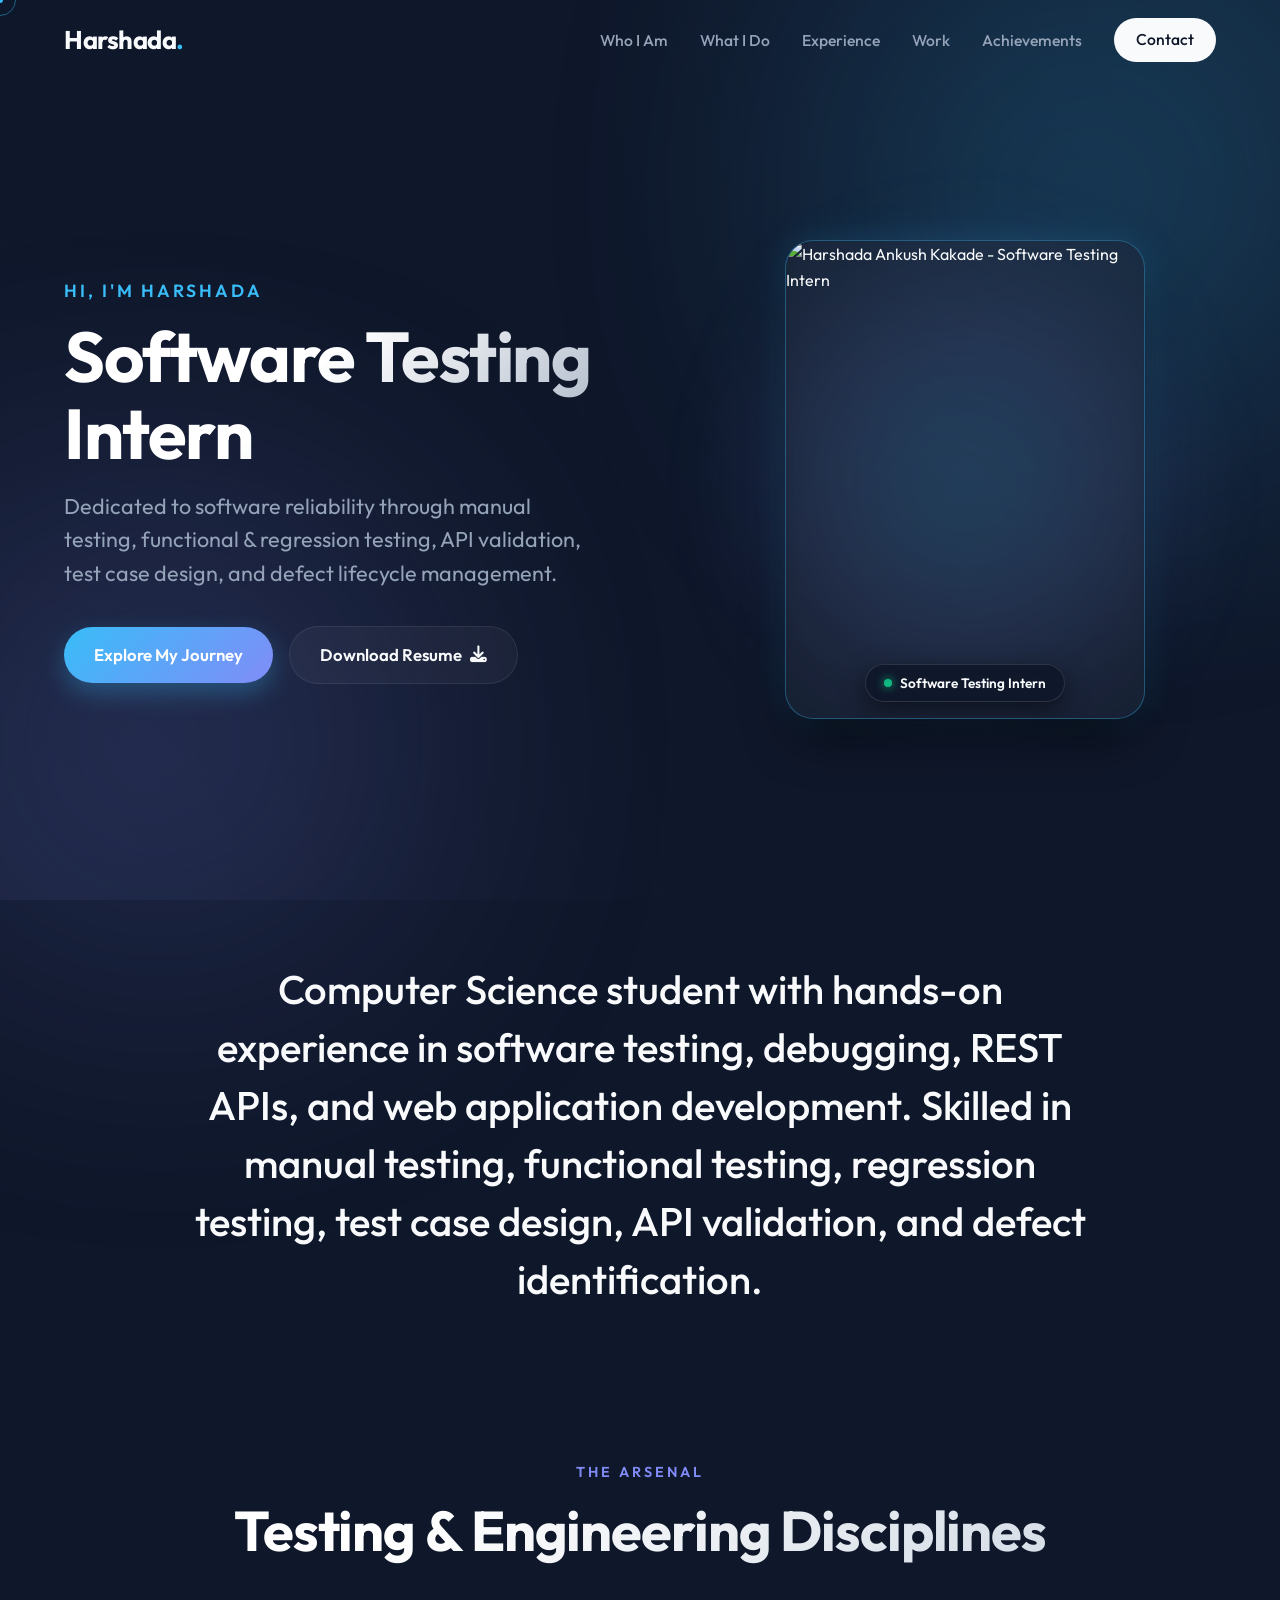
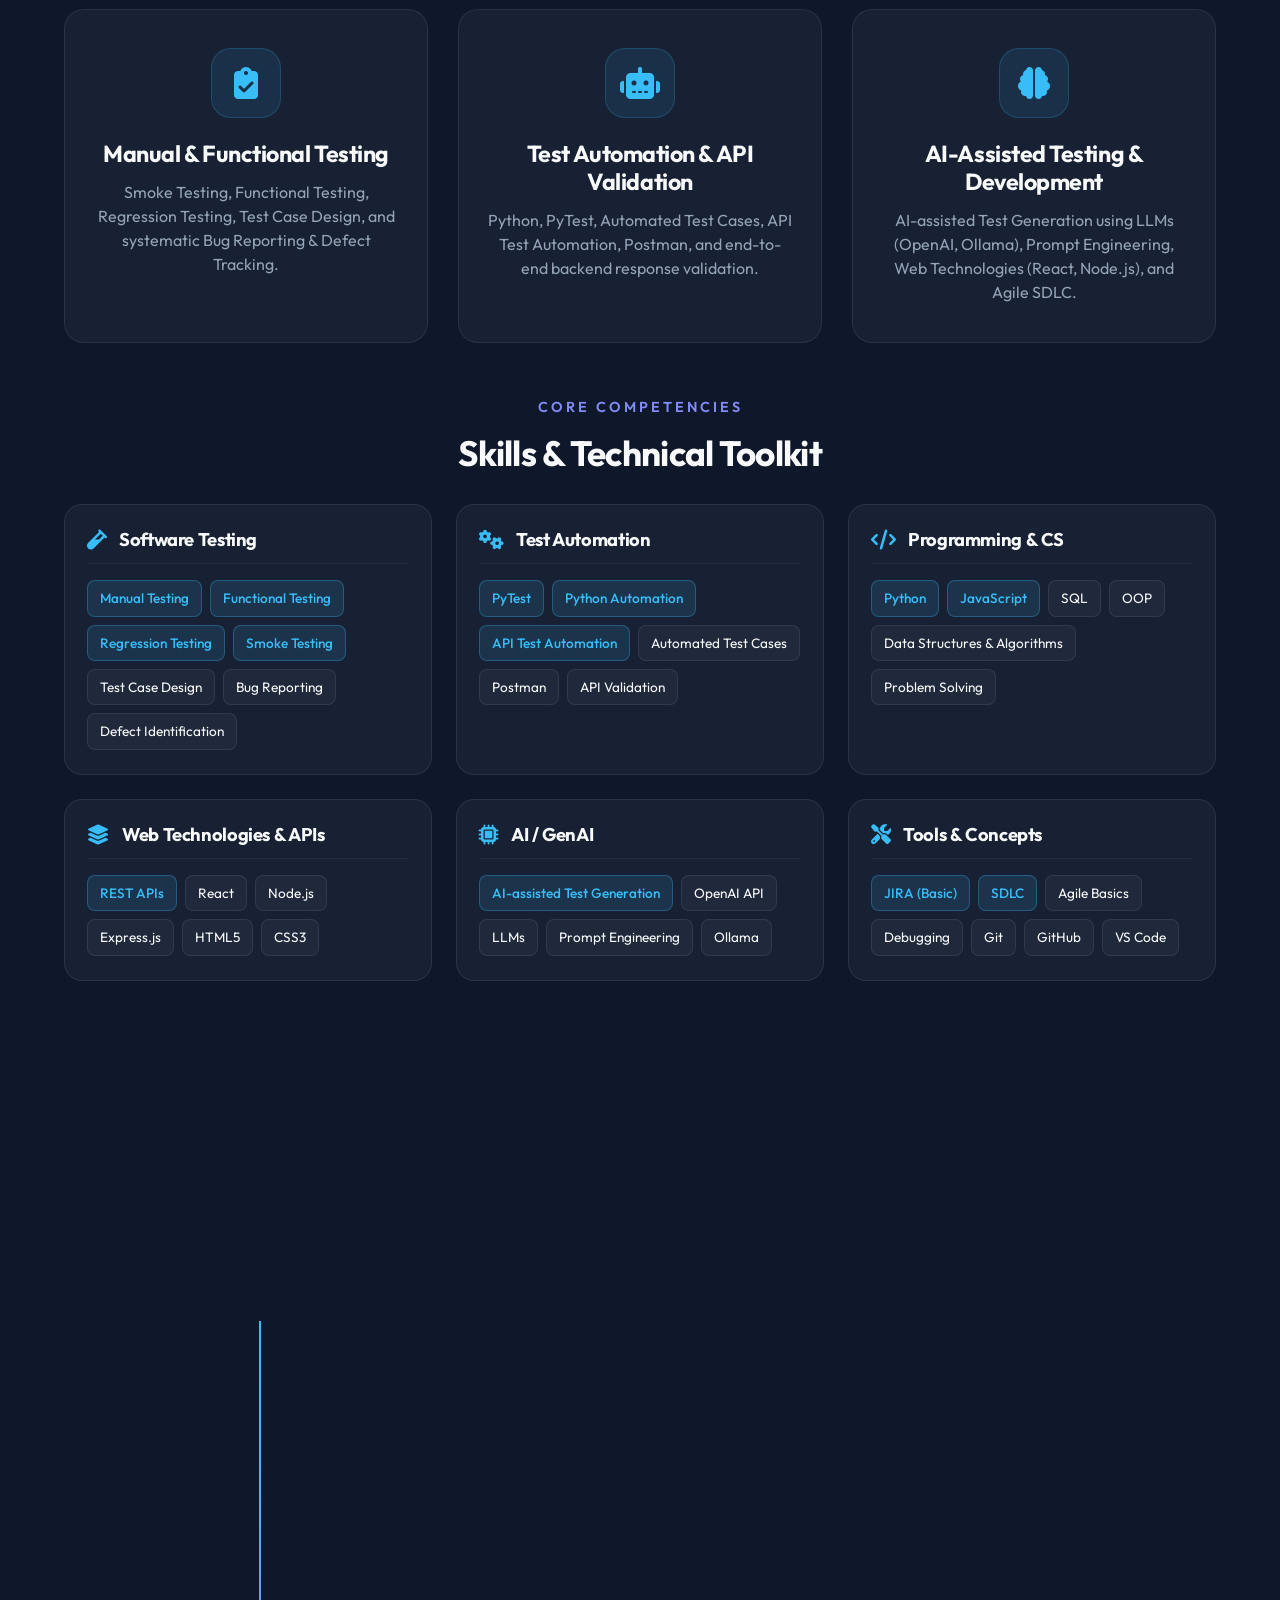
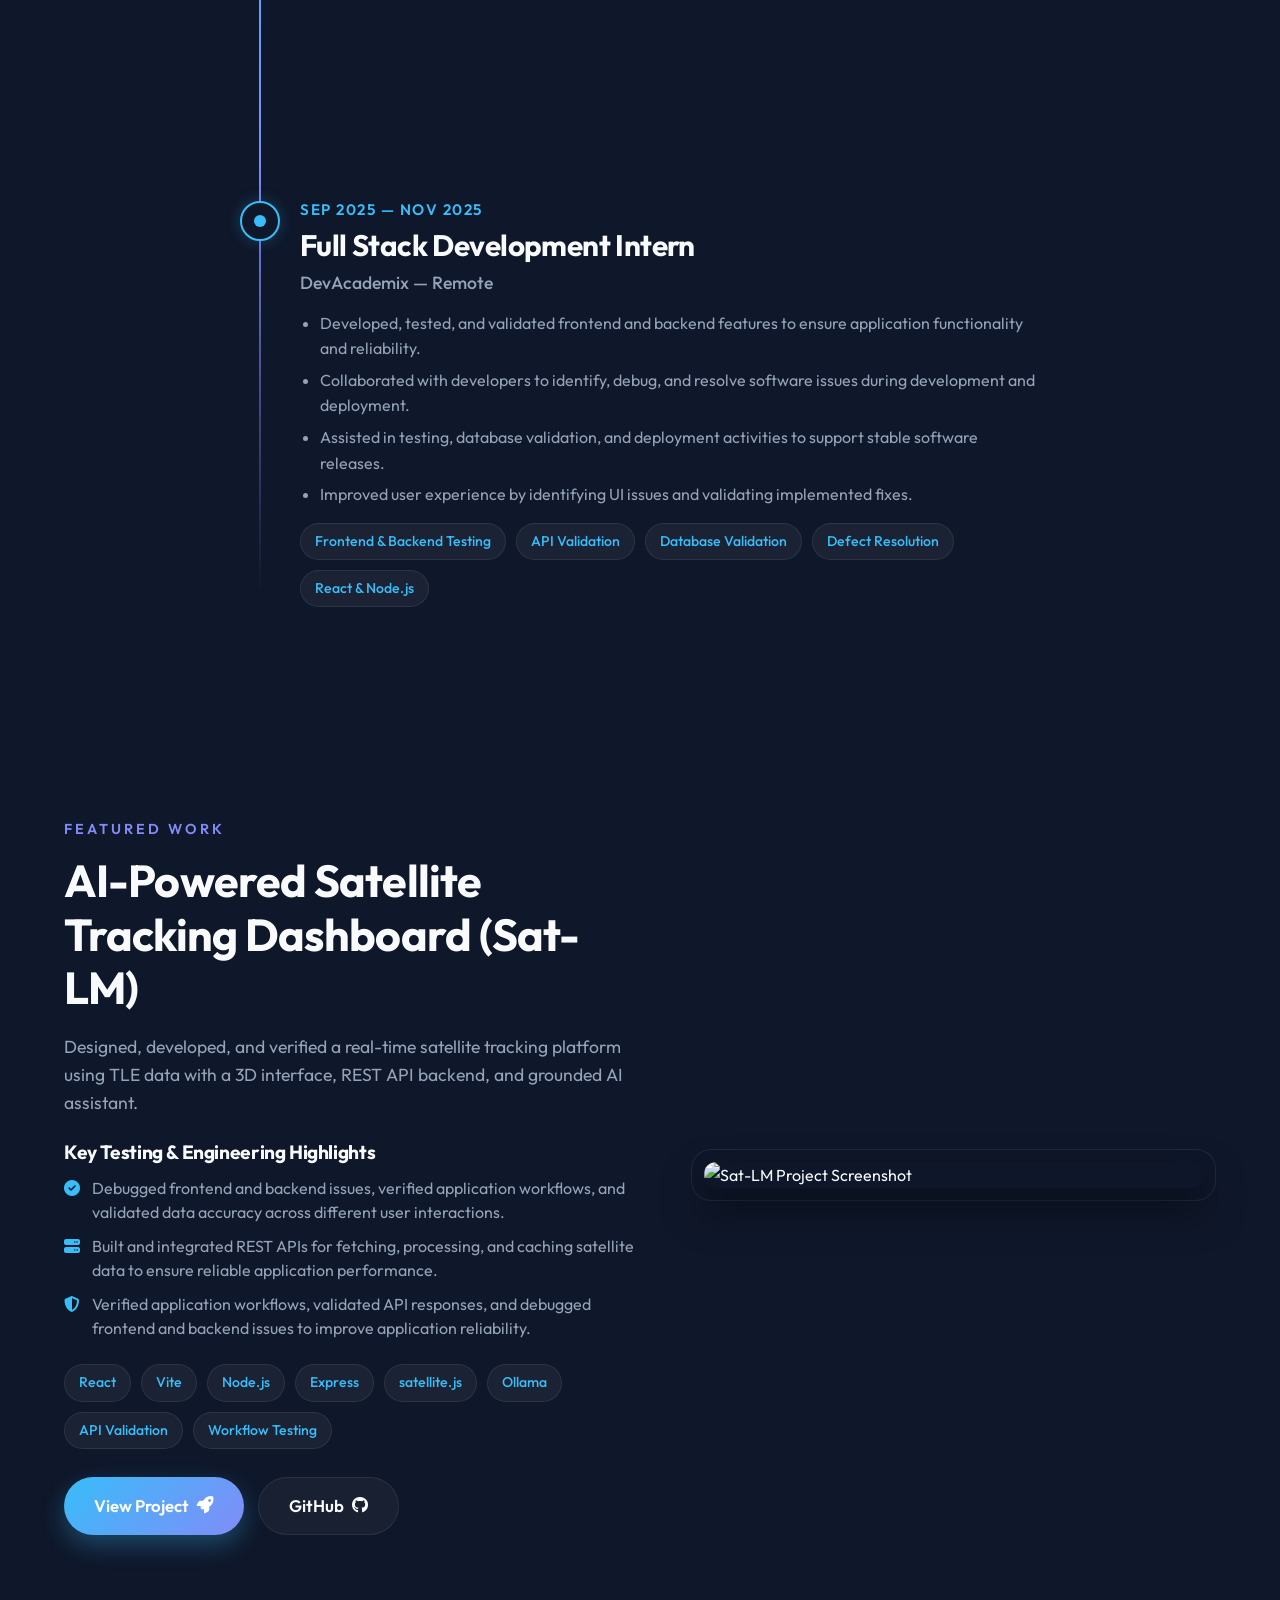
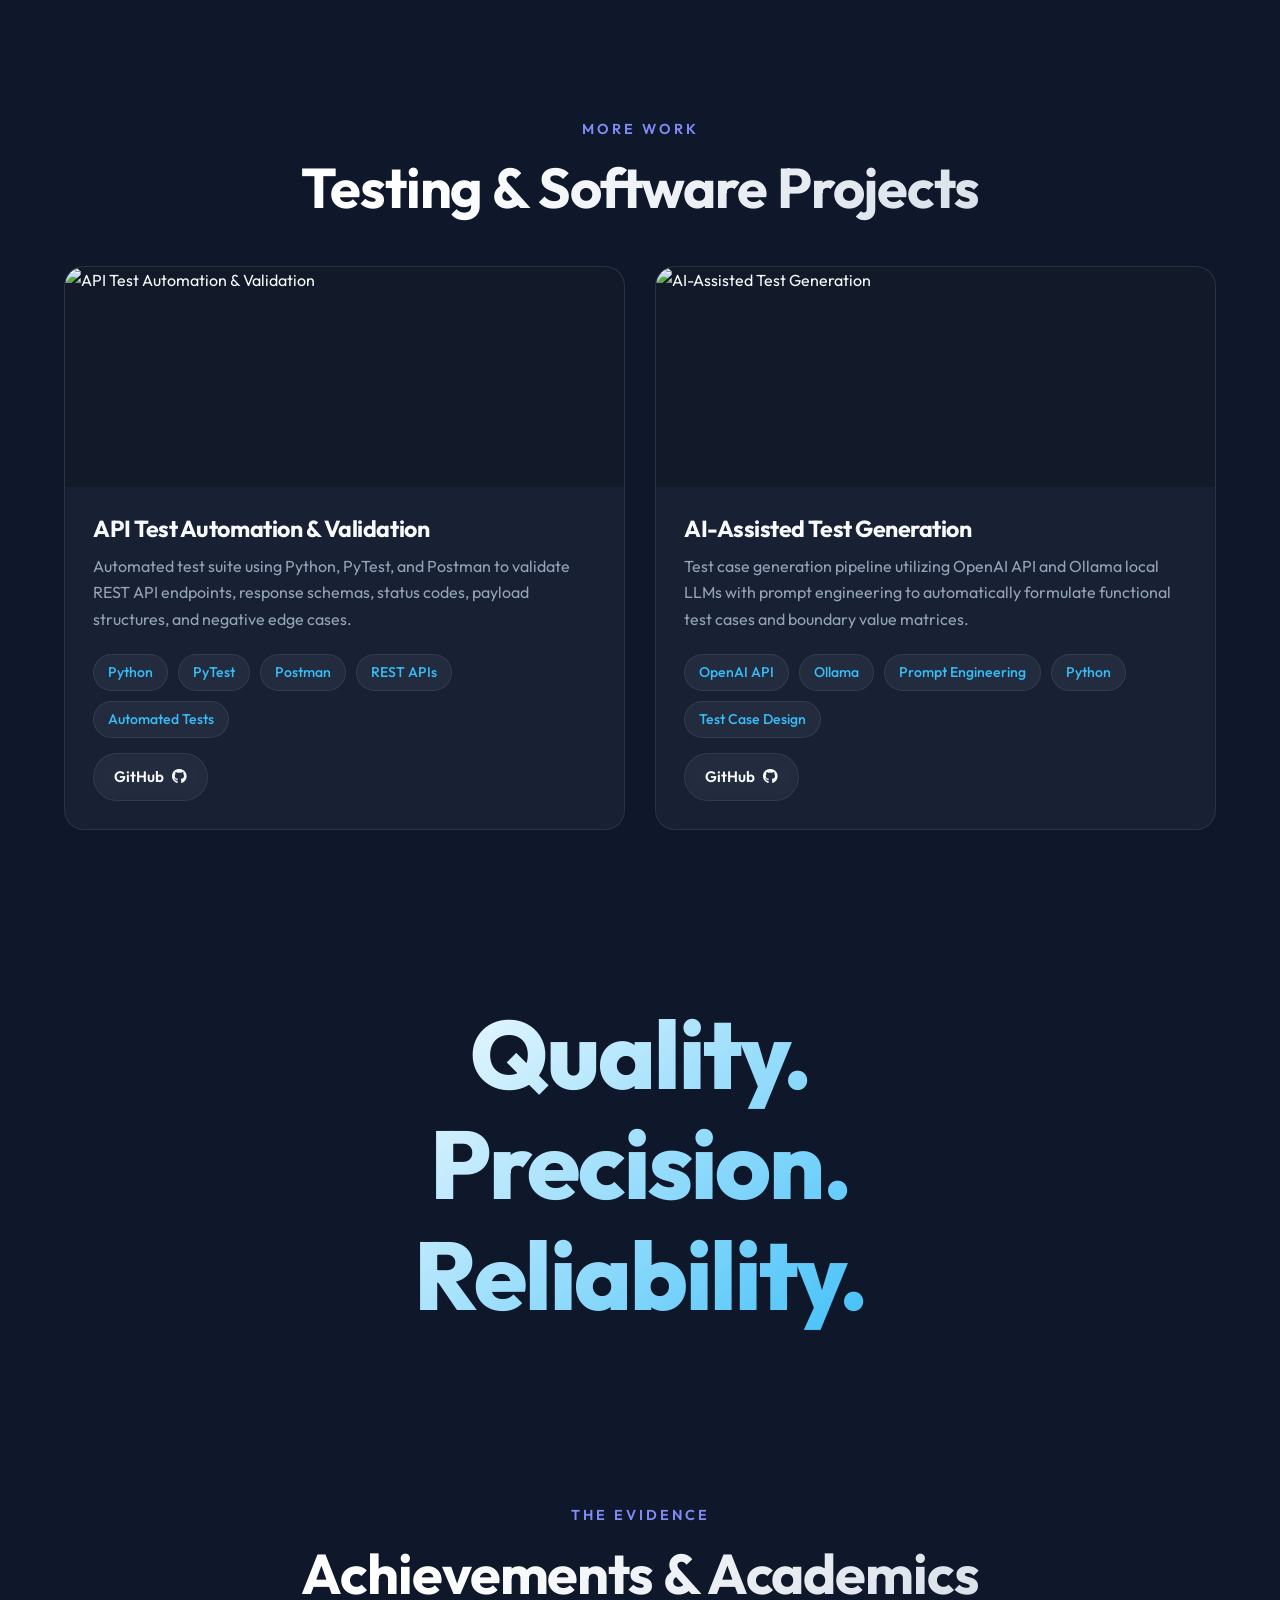
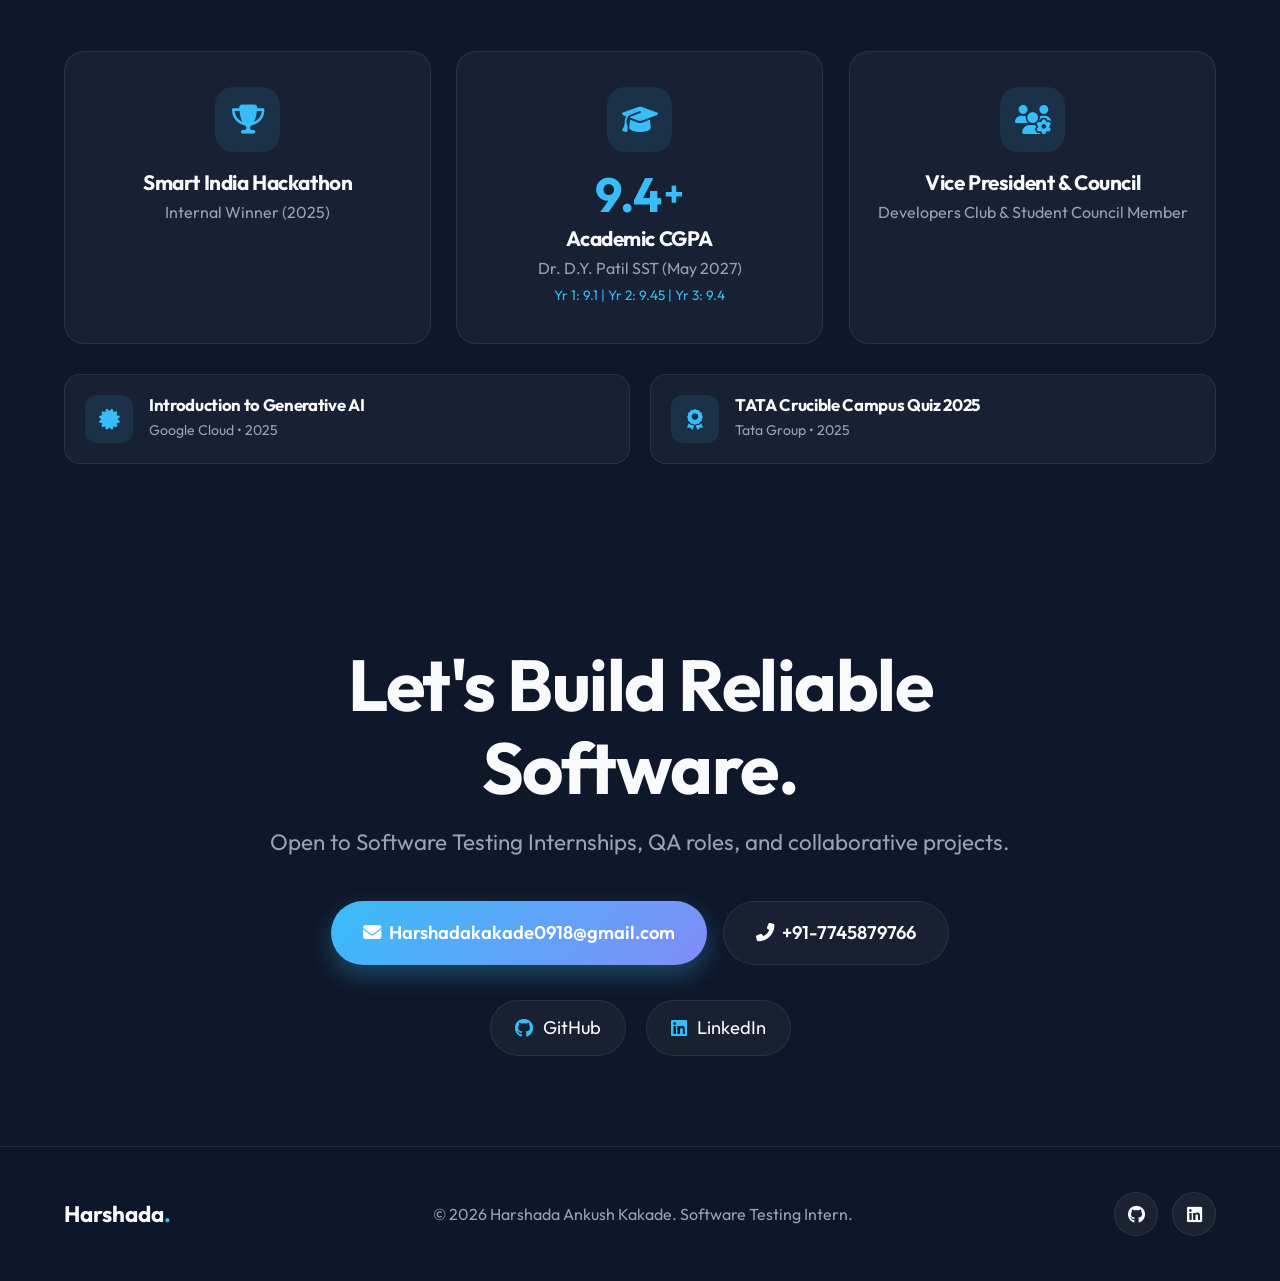
==== index.html @ 60e2e701 "first commit" ====
<!DOCTYPE html>
<html lang="en">
<head>
    <meta charset="UTF-8">
    <meta name="viewport" content="width=device-width, initial-scale=1.0, maximum-scale=5.0">
    <title>Harshada Ankush Kakade | Software Testing Intern</title>
    <meta name="description" content="Portfolio of Harshada Ankush Kakade - Software Testing Intern skilled in manual testing, functional testing, regression testing, test case design, API validation, and defect identification.">
    
    <!-- Google Fonts: Outfit for a modern, sleek look -->
    <link rel="preconnect" href="https://fonts.googleapis.com">
    <link rel="preconnect" href="https://fonts.gstatic.com" crossorigin>
    <link href="https://fonts.googleapis.com/css2?family=Outfit:wght@300;400;500;600;700;800&display=swap" rel="stylesheet">
    
    <link rel="stylesheet" href="style.css">
    <!-- FontAwesome for standard icons -->
    <link rel="stylesheet" href="https://cdnjs.cloudflare.com/ajax/libs/font-awesome/6.4.0/css/all.min.css">
    
    <!-- Favicon -->
    <link rel="icon" type="image/svg+xml" href="favicon.svg">
</head>
<body>

    <!-- Fixed Glassmorphism Navigation -->
    <nav id="navbar">
        <div class="nav-container">
            <a href="#hero" class="nav-logo">Harshada<span>.</span></a>
            <ul class="nav-links">
                <li><a href="#who-i-am">Who I Am</a></li>
                <li><a href="#what-i-do">What I Do</a></li>
                <li><a href="#my-experience">Experience</a></li>
                <li><a href="#featured-project">Work</a></li>
                <li><a href="#achievements">Achievements</a></li>
                <li><a href="#contact" class="btn-primary-small">Contact</a></li>
            </ul>
            <button class="menu-toggle" id="mobile-menu" aria-label="Toggle navigation menu">
                <i class="fas fa-bars"></i>
            </button>
        </div>
    </nav>

    <main class="story-container">
        
        <!-- 1. Hero Section -->
        <section id="hero" class="section hero-section">
            <div class="container hero-content">
                <div class="hero-text">
                    <p class="subtitle reveal-item">Hi, I'm Harshada</p>
                    <h1 class="hero-title reveal-item">Software Testing Intern</h1>
                    <p class="hero-desc reveal-item">Dedicated to software reliability through manual testing, functional &amp; regression testing, API validation, test case design, and defect lifecycle management.</p>
                    <div class="hero-cta reveal-item">
                        <a href="#who-i-am" class="btn-primary">Explore My Journey</a>
                        <a href="Resume.pdf" download="Harshada_Kakade_Resume.pdf" class="btn-secondary">Download Resume <i class="fas fa-download"></i></a>
                    </div>
                </div>
                <div class="hero-image reveal-item">
                    <div class="image-wrapper hero-img-wrap">
                        <!-- Glowing ambient background behind portrait -->
                        <div class="backdrop-glow"></div>
                        <div class="profile-card">
                            <img src="profile.jpg" alt="Harshada Ankush Kakade - Software Testing Intern" class="developer-avatar">
                            <div class="profile-badge">
                                <span class="status-indicator"></span> Software Testing Intern
                            </div>
                        </div>
                    </div>
                </div>
            </div>
        </section>

        <!-- 2. Who I Am -->
        <section id="who-i-am" class="section who-section text-center">
            <div class="container">
                <div class="story-text-huge reveal-item">
                    <p>
                        Computer Science student with hands-on experience in software testing, debugging, REST APIs, and web application development. Skilled in manual testing, functional testing, regression testing, test case design, API validation, and defect identification.
                    </p>
                </div>
            </div>
        </section>

        <!-- 3. What I Do -->
        <section id="what-i-do" class="section do-section">
            <div class="container">
                <div class="section-header text-center reveal-item">
                    <p class="chapter-label">The Arsenal</p>
                    <h2 class="section-title">Testing &amp; Engineering Disciplines</h2>
                </div>
                
                <div class="skills-grid">
                    <!-- Pillar 1 -->
                    <div class="skill-card reveal-item">
                        <div class="skill-icon-wrap">
                            <i class="fas fa-clipboard-check"></i>
                        </div>
                        <h3>Manual &amp; Functional Testing</h3>
                        <p>Smoke Testing, Functional Testing, Regression Testing, Test Case Design, and systematic Bug Reporting &amp; Defect Tracking.</p>
                    </div>
                    
                    <!-- Pillar 2 -->
                    <div class="skill-card reveal-item">
                        <div class="skill-icon-wrap">
                            <i class="fas fa-robot"></i>
                        </div>
                        <h3>Test Automation &amp; API Validation</h3>
                        <p>Python, PyTest, Automated Test Cases, API Test Automation, Postman, and end-to-end backend response validation.</p>
                    </div>
                    
                    <!-- Pillar 3 -->
                    <div class="skill-card reveal-item">
                        <div class="skill-icon-wrap">
                            <i class="fas fa-brain"></i>
                        </div>
                        <h3>AI-Assisted Testing &amp; Development</h3>
                        <p>AI-assisted Test Generation using LLMs (OpenAI, Ollama), Prompt Engineering, Web Technologies (React, Node.js), and Agile SDLC.</p>
                    </div>
                </div>

                <!-- Comprehensive Skills Matrix -->
                <div class="skills-matrix-container reveal-item">
                    <div class="section-header text-center" style="margin-top: 50px; margin-bottom: 30px;">
                        <p class="chapter-label">Core Competencies</p>
                        <h3 style="font-size: clamp(1.6rem, 3vw, 2.2rem);">Skills &amp; Technical Toolkit</h3>
                    </div>

                    <div class="skills-matrix-grid">
                        <!-- Software Testing -->
                        <div class="skill-cat-card">
                            <div class="skill-cat-header">
                                <i class="fas fa-vial"></i>
                                <h4>Software Testing</h4>
                            </div>
                            <div class="skill-tag-list">
                                <span class="skill-tag highlight">Manual Testing</span>
                                <span class="skill-tag highlight">Functional Testing</span>
                                <span class="skill-tag highlight">Regression Testing</span>
                                <span class="skill-tag highlight">Smoke Testing</span>
                                <span class="skill-tag">Test Case Design</span>
                                <span class="skill-tag">Bug Reporting</span>
                                <span class="skill-tag">Defect Identification</span>
                            </div>
                        </div>

                        <!-- Test Automation -->
                        <div class="skill-cat-card">
                            <div class="skill-cat-header">
                                <i class="fas fa-cogs"></i>
                                <h4>Test Automation</h4>
                            </div>
                            <div class="skill-tag-list">
                                <span class="skill-tag highlight">PyTest</span>
                                <span class="skill-tag highlight">Python Automation</span>
                                <span class="skill-tag highlight">API Test Automation</span>
                                <span class="skill-tag">Automated Test Cases</span>
                                <span class="skill-tag">Postman</span>
                                <span class="skill-tag">API Validation</span>
                            </div>
                        </div>

                        <!-- Programming & CS -->
                        <div class="skill-cat-card">
                            <div class="skill-cat-header">
                                <i class="fas fa-code"></i>
                                <h4>Programming &amp; CS</h4>
                            </div>
                            <div class="skill-tag-list">
                                <span class="skill-tag highlight">Python</span>
                                <span class="skill-tag highlight">JavaScript</span>
                                <span class="skill-tag">SQL</span>
                                <span class="skill-tag">OOP</span>
                                <span class="skill-tag">Data Structures &amp; Algorithms</span>
                                <span class="skill-tag">Problem Solving</span>
                            </div>
                        </div>

                        <!-- Web Technologies & APIs -->
                        <div class="skill-cat-card">
                            <div class="skill-cat-header">
                                <i class="fas fa-layer-group"></i>
                                <h4>Web Technologies &amp; APIs</h4>
                            </div>
                            <div class="skill-tag-list">
                                <span class="skill-tag highlight">REST APIs</span>
                                <span class="skill-tag">React</span>
                                <span class="skill-tag">Node.js</span>
                                <span class="skill-tag">Express.js</span>
                                <span class="skill-tag">HTML5</span>
                                <span class="skill-tag">CSS3</span>
                            </div>
                        </div>

                        <!-- AI & GenAI -->
                        <div class="skill-cat-card">
                            <div class="skill-cat-header">
                                <i class="fas fa-microchip"></i>
                                <h4>AI / GenAI</h4>
                            </div>
                            <div class="skill-tag-list">
                                <span class="skill-tag highlight">AI-assisted Test Generation</span>
                                <span class="skill-tag">OpenAI API</span>
                                <span class="skill-tag">LLMs</span>
                                <span class="skill-tag">Prompt Engineering</span>
                                <span class="skill-tag">Ollama</span>
                            </div>
                        </div>

                        <!-- Tools & Concepts -->
                        <div class="skill-cat-card">
                            <div class="skill-cat-header">
                                <i class="fas fa-tools"></i>
                                <h4>Tools &amp; Concepts</h4>
                            </div>
                            <div class="skill-tag-list">
                                <span class="skill-tag highlight">JIRA (Basic)</span>
                                <span class="skill-tag highlight">SDLC</span>
                                <span class="skill-tag">Agile Basics</span>
                                <span class="skill-tag">Debugging</span>
                                <span class="skill-tag">Git</span>
                                <span class="skill-tag">GitHub</span>
                                <span class="skill-tag">VS Code</span>
                            </div>
                        </div>
                    </div>
                </div>

            </div>
        </section>

        <!-- 4. My Experience -->
        <section id="my-experience" class="section exp-section">
            <div class="container staggered-reveal-container">
                <div class="section-header text-center reveal-item">
                    <p class="chapter-label">The Journey</p>
                    <h2 class="section-title">Hands-on Experience</h2>
                </div>

                <div class="exp-flow">
                    <!-- Timeline background line -->
                    <div class="exp-timeline-line"></div>
                    
                    <!-- GRN Properties Experience -->
                    <div class="exp-item reveal-item">
                        <div class="exp-dot-wrap">
                            <div class="exp-dot-core"></div>
                        </div>
                        <span class="exp-date">Aug 2026 &mdash; Sep 2026</span>
                        <h3 class="exp-role">Solo Developer &amp; QA (Freelance Project)</h3>
                        <p class="exp-company">GRN Properties &mdash; Real Estate Marketplace &amp; CRM Platform (<a href="https://grnestate.com/" target="_blank" rel="noopener noreferrer" style="color: inherit; text-decoration: underline;">grnestate.com</a>)</p>
                        <ul class="exp-tasks">
                            <li>Performed functional, regression, UI, authentication, and end-to-end testing across customer and admin workflows.</li>
                            <li>Tested property listings, enquiries, site visits, role-based access, and form validations, identifying and resolving defects.</li>
                            <li>Validated Firebase Authentication, Firestore data, security rules, and API/database workflows to ensure reliable application behavior.</li>
                            <li>Independently handled test planning, defect debugging, retesting, and production validation before deployment.</li>
                        </ul>
                        <div class="tech-stack" style="margin-top: 15px;">
                            <span class="badge">Functional Testing</span>
                            <span class="badge">Regression Testing</span>
                            <span class="badge">E2E Testing</span>
                            <span class="badge">Next.js</span>
                            <span class="badge">Firebase Auth</span>
                            <span class="badge">Firestore Security Rules</span>
                        </div>
                    </div>
                    
                    <!-- DevAcademix Experience -->
                    <div class="exp-item reveal-item">
                        <div class="exp-dot-wrap">
                            <div class="exp-dot-core"></div>
                        </div>
                        <span class="exp-date">Sep 2025 &mdash; Nov 2025</span>
                        <h3 class="exp-role">Full Stack Development Intern</h3>
                        <p class="exp-company">DevAcademix &mdash; Remote</p>
                        <ul class="exp-tasks">
                            <li>Developed, tested, and validated frontend and backend features to ensure application functionality and reliability.</li>
                            <li>Collaborated with developers to identify, debug, and resolve software issues during development and deployment.</li>
                            <li>Assisted in testing, database validation, and deployment activities to support stable software releases.</li>
                            <li>Improved user experience by identifying UI issues and validating implemented fixes.</li>
                        </ul>
                        <div class="tech-stack" style="margin-top: 15px;">
                            <span class="badge">Frontend &amp; Backend Testing</span>
                            <span class="badge">API Validation</span>
                            <span class="badge">Database Validation</span>
                            <span class="badge">Defect Resolution</span>
                            <span class="badge">React &amp; Node.js</span>
                        </div>
                    </div>
                </div>
            </div>
        </section>

        <!-- 5. Featured Project -->
        <section id="featured-project" class="section project-section">
            <div class="container">
                <div class="split-layout">
                    
                    <!-- Left: Text Story -->
                    <div class="project-info reveal-item">
                        <p class="chapter-label">Featured Work</p>
                        <h3 class="featured-project-title">AI-Powered Satellite Tracking Dashboard (Sat-LM)</h3>

                        <p class="project-desc">
                            Designed, developed, and verified a real-time satellite tracking platform using TLE data with a 3D interface, REST API backend, and grounded AI assistant.
                        </p>

                        <div class="project-features-block">
                            <h4 class="features-heading">Key Testing &amp; Engineering Highlights</h4>
                            <ul class="project-features-list">
                                <li><i class="fas fa-check-circle"></i> <span>Debugged frontend and backend issues, verified application workflows, and validated data accuracy across different user interactions.</span></li>
                                <li><i class="fas fa-server"></i> <span>Built and integrated REST APIs for fetching, processing, and caching satellite data to ensure reliable application performance.</span></li>
                                <li><i class="fas fa-shield-alt"></i> <span>Verified application workflows, validated API responses, and debugged frontend and backend issues to improve application reliability.</span></li>
                            </ul>
                        </div>

                        <div class="tech-stack">
                            <span class="badge">React</span>
                            <span class="badge">Vite</span>
                            <span class="badge">Node.js</span>
                            <span class="badge">Express</span>
                            <span class="badge">satellite.js</span>
                            <span class="badge">Ollama</span>
                            <span class="badge">API Validation</span>
                            <span class="badge">Workflow Testing</span>
                        </div>

                        <div class="project-btn-group">
                            <a href="https://github.com/harshada9270/Sat-LM" target="_blank" rel="noopener noreferrer" class="btn-primary">View Project <i class="fas fa-rocket"></i></a>
                            <a href="https://github.com/harshada9270/Sat-LM" target="_blank" rel="noopener noreferrer" class="btn-secondary">GitHub <i class="fab fa-github"></i></a>
                        </div>
                    </div>
                    
                    <!-- Right: Visual -->
                    <div class="project-visual reveal-item">
                        <div class="glass visual-container">
                            <img src="SAT-Lm.png" alt="Sat-LM Project Screenshot" class="project-image-preview">
                        </div>
                    </div>

                </div>
            </div>
        </section>

        <!-- 6. Secondary Projects -->
        <section id="other-projects" class="section projects-section">
            <div class="container staggered-reveal-container">
                <div class="section-header text-center reveal-item">
                    <p class="chapter-label">More Work</p>
                    <h2 class="section-title">Testing &amp; Software Projects</h2>
                </div>
                
                <div class="projects-grid">
                    <!-- Automated API Testing Suite -->
                    <div class="project-card reveal-item">
                        <div class="project-card-img-wrap">
                            <img src="https://images.unsplash.com/photo-1555949963-aa79dcee981c?auto=format&fit=crop&w=700&q=80" alt="API Test Automation & Validation" class="project-card-img">
                        </div>
                        <div class="project-card-content">
                            <h3>API Test Automation &amp; Validation</h3>
                            <p>Automated test suite using Python, PyTest, and Postman to validate REST API endpoints, response schemas, status codes, payload structures, and negative edge cases.</p>
                            <div class="tech-stack" style="margin-bottom: 15px;">
                                <span class="badge">Python</span>
                                <span class="badge">PyTest</span>
                                <span class="badge">Postman</span>
                                <span class="badge">REST APIs</span>
                                <span class="badge">Automated Tests</span>
                            </div>
                            <a href="https://github.com/harshada9270" target="_blank" rel="noopener noreferrer" class="btn-secondary btn-card">GitHub <i class="fab fa-github"></i></a>
                        </div>
                    </div>

                    <!-- AI-Assisted Test Generation -->
                    <div class="project-card reveal-item">
                        <div class="project-card-img-wrap">
                            <img src="https://images.unsplash.com/photo-1618005182384-a83a8bd57fbe?auto=format&fit=crop&w=700&q=80" alt="AI-Assisted Test Generation" class="project-card-img">
                        </div>
                        <div class="project-card-content">
                            <h3>AI-Assisted Test Generation</h3>
                            <p>Test case generation pipeline utilizing OpenAI API and Ollama local LLMs with prompt engineering to automatically formulate functional test cases and boundary value matrices.</p>
                            <div class="tech-stack" style="margin-bottom: 15px;">
                                <span class="badge">OpenAI API</span>
                                <span class="badge">Ollama</span>
                                <span class="badge">Prompt Engineering</span>
                                <span class="badge">Python</span>
                                <span class="badge">Test Case Design</span>
                            </div>
                            <a href="https://github.com/harshada9270" target="_blank" rel="noopener noreferrer" class="btn-secondary btn-card">GitHub <i class="fab fa-github"></i></a>
                        </div>
                    </div>
                </div>
            </div>
        </section>

        <!-- 7. Large Visual Moment -->
        <section class="section text-center visual-banner-section">
            <div class="container">
                <h2 class="reveal-item visual-banner-heading">
                    Quality.<br>Precision.<br>Reliability.
                </h2>
            </div>
        </section>

        <!-- 8. Achievements / Proof -->
        <section id="achievements" class="section achievements-section">
            <div class="container staggered-reveal-container">
                <div class="section-header text-center reveal-item">
                    <p class="chapter-label">The Evidence</p>
                    <h2 class="section-title">Achievements &amp; Academics</h2>
                </div>
                
                <div class="stats-grid">
                    <div class="stat-card reveal-item">
                        <div class="stat-icon-wrap">
                            <i class="fas fa-trophy"></i>
                        </div>
                        <h3>Smart India Hackathon</h3>
                        <p>Internal Winner (2025)</p>
                    </div>
                    
                    <div class="stat-card reveal-item">
                        <div class="stat-icon-wrap">
                            <i class="fas fa-graduation-cap"></i>
                        </div>
                        <div class="counter-display">
                            <span>9.4</span>
                            <span class="counter-plus">+</span>
                        </div>
                        <h3>Academic CGPA</h3>
                        <p>Dr. D.Y. Patil SST (May 2027)<br><span style="font-size: 0.85rem; color: var(--accent);">Yr 1: 9.1 | Yr 2: 9.45 | Yr 3: 9.4</span></p>
                    </div>
                    
                    <div class="stat-card reveal-item">
                        <div class="stat-icon-wrap">
                            <i class="fas fa-users-cog"></i>
                        </div>
                        <h3>Vice President &amp; Council</h3>
                        <p>Developers Club &amp; Student Council Member</p>
                    </div>
                </div>

                <!-- Certifications -->
                <div class="cert-card-grid reveal-item">
                    <div class="cert-card">
                        <div class="cert-icon">
                            <i class="fas fa-certificate"></i>
                        </div>
                        <div class="cert-details">
                            <h4>Introduction to Generative AI</h4>
                            <p>Google Cloud &bull; 2025</p>
                        </div>
                    </div>

                    <div class="cert-card">
                        <div class="cert-icon">
                            <i class="fas fa-award"></i>
                        </div>
                        <div class="cert-details">
                            <h4>TATA Crucible Campus Quiz 2025</h4>
                            <p>Tata Group &bull; 2025</p>
                        </div>
                    </div>
                </div>

            </div>
        </section>

        <!-- 9. Final Impact Section -->
        <section id="contact" class="section contact-section text-center">
            <div class="container reveal-item contact-box">
                <h2 class="contact-heading">Let's Build Reliable Software.</h2>
                <p class="contact-subtitle">Open to Software Testing Internships, QA roles, and collaborative projects.</p>
                <div class="contact-btn-wrap" style="display: flex; gap: 16px; justify-content: center; flex-wrap: wrap;">
                    <a href="mailto:Harshadakakade0918@gmail.com" class="btn-primary contact-main-btn"><i class="fas fa-envelope"></i> <span>Harshadakakade0918@gmail.com</span></a>
                    <a href="tel:+917745879766" class="btn-secondary contact-main-btn"><i class="fas fa-phone-alt"></i> <span>+91-7745879766</span></a>
                </div>
                <div class="contact-social-links" style="margin-top: 25px;">
                    <a href="https://github.com/harshada9270" target="_blank" rel="noopener noreferrer" class="contact-link"><i class="fab fa-github"></i> GitHub</a>
                    <a href="https://www.linkedin.com/in/harshada-kakade-854964281/" target="_blank" rel="noopener noreferrer" class="contact-link"><i class="fab fa-linkedin"></i> LinkedIn</a>
                </div>
            </div>
        </section>

    </main>

    <!-- Footer -->
    <footer>
        <div class="container">
            <div class="footer-content">
                <div class="footer-logo">Harshada<span>.</span></div>
                <p>&copy; 2026 Harshada Ankush Kakade. Software Testing Intern.</p>
                <div class="footer-socials">
                    <a href="https://github.com/harshada9270" target="_blank" rel="noopener noreferrer" aria-label="GitHub"><i class="fab fa-github"></i></a>
                    <a href="https://www.linkedin.com/in/harshada-kakade-854964281/" target="_blank" rel="noopener noreferrer" aria-label="LinkedIn"><i class="fab fa-linkedin"></i></a>
                </div>
            </div>
        </div>
    </footer>

    <!-- Custom Cursor DOM (for fine pointers only) -->
    <div class="cursor-dot"></div>
    <div class="cursor-outline"></div>
    <script src="script.js"></script>
</body>
</html>
---- style.css ----
/* =========================================================================
   STYLE.CSS - PREMIUM TIER RESPONSIVE DESIGN (#0f172a theme)
   Optimized for All Viewports (Mobile, Tablet, Desktop, Wide)
   ========================================================================= */

:root {
    /* Color Palette - Premium Slate/Sky */
    --bg-color: #0f172a;
    --bg-card: rgba(30, 41, 59, 0.6);
    --bg-surface: rgba(15, 23, 42, 0.75);
    --text-main: #f8fafc;
    --text-muted: #94a3b8;
    --accent: #38bdf8;          /* Vibrant Sky */
    --accent-secondary: #818cf8;/* Deep Indigo */
    --accent-glow: rgba(56, 189, 248, 0.25);
    --glass-border: rgba(255, 255, 255, 0.08);
    --glass-border-hover: rgba(56, 189, 248, 0.35);
    --glass-bg: rgba(15, 23, 42, 0.7);

    /* Typography */
    --font-heading: 'Outfit', -apple-system, BlinkMacSystemFont, sans-serif;
    --font-body: 'Outfit', -apple-system, BlinkMacSystemFont, sans-serif;

    /* Spacing */
    --section-pad: 90px 0;
    --container-max: 1200px;

    /* Transitions */
    --transition-fast: 0.3s cubic-bezier(0.22, 1, 0.36, 1);
    --transition-smooth: 0.6s cubic-bezier(0.22, 1, 0.36, 1);
}

/* Base Reset & Box Sizing */
*, *::before, *::after {
    margin: 0;
    padding: 0;
    box-sizing: border-box;
}

html {
    scroll-behavior: smooth;
    font-size: 16px;
    -webkit-text-size-adjust: 100%;
}

body {
    background-color: var(--bg-color);
    color: var(--text-main);
    font-family: var(--font-body);
    line-height: 1.65;
    overflow-x: hidden;
    width: 100%;
    position: relative;
    background-image: 
        radial-gradient(circle at top right, rgba(56, 189, 248, 0.07), transparent 45%),
        radial-gradient(circle at bottom left, rgba(129, 140, 248, 0.07), transparent 45%);
    background-attachment: fixed;
}

/* Ambient glow blobs in background */
body::before,
body::after {
    content: '';
    position: fixed;
    border-radius: 50%;
    filter: blur(140px);
    z-index: -1;
    pointer-events: none;
    opacity: 0.4;
    will-change: transform;
}

body::before {
    top: -10vw;
    right: -10vw;
    width: 50vw;
    height: 50vw;
    background: radial-gradient(circle, var(--accent) 0%, transparent 70%);
}

body::after {
    bottom: -10vw;
    left: -10vw;
    width: 45vw;
    height: 45vw;
    background: radial-gradient(circle, var(--accent-secondary) 0%, transparent 70%);
}

a {
    color: inherit;
    text-decoration: none;
    transition: var(--transition-fast);
}

ul {
    list-style: none;
}

img {
    max-width: 100%;
    height: auto;
    display: block;
}

button {
    font-family: inherit;
    border: none;
    background: transparent;
    cursor: pointer;
}

/* Typography Elements */
h1, h2, h3, h4 {
    font-family: var(--font-heading);
    font-weight: 700;
    line-height: 1.2;
    color: var(--text-main);
    letter-spacing: -0.02em;
}

p {
    color: var(--text-muted);
}

.subtitle {
    font-size: 1.1rem;
    color: var(--accent);
    letter-spacing: 3px;
    text-transform: uppercase;
    font-weight: 600;
    margin-bottom: 12px;
    display: inline-block;
}

.chapter-label {
    font-size: 0.9rem;
    color: var(--accent-secondary);
    letter-spacing: 3px;
    text-transform: uppercase;
    font-weight: 600;
    margin-bottom: 12px;
    display: inline-block;
}

.section-header {
    margin-bottom: 45px;
}

.section-title {
    font-size: clamp(2.2rem, 5vw, 3.5rem);
    background: linear-gradient(135deg, #ffffff 30%, #cbd5e1 100%);
    background-clip: text;
    -webkit-background-clip: text;
    -webkit-text-fill-color: transparent;
}

.text-center {
    text-align: center;
}

/* Layout Container */
.container {
    width: 100%;
    max-width: var(--container-max);
    margin: 0 auto;
    padding: 0 24px;
}

.section {
    padding: var(--section-pad);
    display: flex;
    flex-direction: column;
    justify-content: center;
    position: relative;
}

/* Glassmorphism utility */
.glass {
    background: var(--glass-bg);
    backdrop-filter: blur(16px);
    -webkit-backdrop-filter: blur(16px);
    border: 1px solid var(--glass-border);
    border-radius: 24px;
}

/* Buttons */
.btn-primary,
.btn-secondary,
.btn-primary-small {
    display: inline-flex;
    align-items: center;
    justify-content: center;
    gap: 8px;
    font-weight: 600;
    transition: var(--transition-fast);
    cursor: pointer;
    text-align: center;
    border-radius: 50px;
}

.btn-primary {
    padding: 14px 30px;
    background: linear-gradient(135deg, var(--accent) 0%, var(--accent-secondary) 100%);
    color: #ffffff;
    box-shadow: 0 10px 25px rgba(56, 189, 248, 0.3);
    font-size: 1.05rem;
}

.btn-primary:hover {
    transform: translateY(-3px);
    box-shadow: 0 15px 35px rgba(56, 189, 248, 0.45);
    color: #ffffff;
}

.btn-secondary {
    padding: 14px 30px;
    background: rgba(255, 255, 255, 0.04);
    color: var(--text-main);
    border: 1px solid var(--glass-border);
    backdrop-filter: blur(10px);
    font-size: 1.05rem;
}

.btn-secondary:hover {
    background: rgba(255, 255, 255, 0.1);
    border-color: var(--accent);
    color: #ffffff;
    transform: translateY(-3px);
}

.btn-primary-small {
    padding: 9px 22px;
    background: var(--text-main);
    color: var(--bg-color);
    font-size: 0.95rem;
}

.btn-primary-small:hover {
    background: var(--accent);
    color: #ffffff;
}

/* =========================================================================
   NAVIGATION
   ========================================================================= */
nav {
    position: fixed;
    top: 0;
    left: 0;
    width: 100%;
    z-index: 1000;
    padding: 18px 0;
    transition: transform 0.35s ease, background-color 0.35s ease, padding 0.35s ease, border-color 0.35s ease;
}

nav.scrolled {
    background: rgba(15, 23, 42, 0.88);
    backdrop-filter: blur(20px);
    -webkit-backdrop-filter: blur(20px);
    padding: 12px 0;
    border-bottom: 1px solid var(--glass-border);
    box-shadow: 0 10px 30px rgba(0, 0, 0, 0.3);
}

nav.nav-hidden {
    transform: translateY(-100%);
}

.nav-container {
    display: flex;
    justify-content: space-between;
    align-items: center;
    max-width: var(--container-max);
    margin: 0 auto;
    padding: 0 24px;
}

.nav-logo {
    font-size: 1.6rem;
    font-weight: 700;
    letter-spacing: -0.5px;
    color: var(--text-main);
}

.nav-logo span {
    color: var(--accent);
}

.nav-links {
    display: flex;
    gap: 32px;
    align-items: center;
}

.nav-links a {
    font-size: 0.98rem;
    font-weight: 500;
    color: var(--text-muted);
    transition: var(--transition-fast);
}

.nav-links a:hover,
.nav-links a.active {
    color: var(--accent);
}

.nav-links a.btn-primary-small {
    color: var(--bg-color);
}

.nav-links a.btn-primary-small:hover {
    color: #ffffff;
}

.menu-toggle {
    display: none;
    color: var(--text-main);
    font-size: 1.4rem;
    width: 44px;
    height: 44px;
    border-radius: 12px;
    background: rgba(255, 255, 255, 0.05);
    border: 1px solid var(--glass-border);
    align-items: center;
    justify-content: center;
    transition: var(--transition-fast);
}

.menu-toggle:hover,
.menu-toggle:focus {
    background: rgba(255, 255, 255, 0.12);
    border-color: var(--accent);
}

/* =========================================================================
   1. HERO SECTION
   ========================================================================= */
.hero-section {
    min-height: 100vh;
    padding-top: 120px;
    padding-bottom: 60px;
    display: flex;
    align-items: center;
}

.hero-content {
    display: grid;
    grid-template-columns: 1.2fr 1fr;
    gap: 50px;
    align-items: center;
}

.hero-text {
    z-index: 2;
}

.hero-title {
    font-size: clamp(2.8rem, 5.5vw, 4.8rem);
    line-height: 1.1;
    margin-bottom: 18px;
    background: linear-gradient(135deg, #ffffff 40%, #94a3b8 100%);
    background-clip: text;
    -webkit-background-clip: text;
    -webkit-text-fill-color: transparent;
}

.hero-desc {
    font-size: clamp(1.1rem, 2.2vw, 1.35rem);
    color: var(--text-muted);
    margin-bottom: 35px;
    max-width: 540px;
    line-height: 1.55;
}

.hero-cta {
    display: flex;
    gap: 16px;
    flex-wrap: wrap;
    align-items: center;
}

.hero-image {
    display: flex;
    justify-content: center;
    align-items: center;
    position: relative;
    z-index: 1;
}

.image-wrapper {
    position: relative;
    display: flex;
    justify-content: center;
    align-items: center;
    width: 100%;
    max-width: 360px;
    animation: float 6s ease-in-out infinite;
}

.backdrop-glow {
    position: absolute;
    top: 50%;
    left: 50%;
    transform: translate(-50%, -50%);
    width: 120%;
    height: 120%;
    background: radial-gradient(circle, rgba(56, 189, 248, 0.28) 0%, rgba(129, 140, 248, 0.15) 45%, transparent 70%);
    border-radius: 50%;
    z-index: -1;
    filter: blur(45px);
}

.profile-card {
    position: relative;
    width: 100%;
    border-radius: 28px;
    overflow: hidden;
    border: 1px solid rgba(56, 189, 248, 0.35);
    background: var(--bg-card);
    backdrop-filter: blur(10px);
    box-shadow: 0 25px 50px -12px rgba(0, 0, 0, 0.7), 0 0 35px rgba(56, 189, 248, 0.18);
    transition: var(--transition-smooth);
}

.profile-card:hover {
    border-color: rgba(56, 189, 248, 0.6);
    box-shadow: 0 30px 60px -12px rgba(0, 0, 0, 0.85), 0 0 45px rgba(56, 189, 248, 0.3);
}

.developer-avatar {
    width: 100%;
    aspect-ratio: 3 / 4;
    object-fit: cover;
    object-position: center 15%;
    display: block;
    transition: transform 0.6s cubic-bezier(0.22, 1, 0.36, 1);
}

.profile-card:hover .developer-avatar {
    transform: scale(1.03);
}

.profile-badge {
    position: absolute;
    bottom: 16px;
    left: 50%;
    transform: translateX(-50%);
    background: rgba(15, 23, 42, 0.88);
    backdrop-filter: blur(14px);
    -webkit-backdrop-filter: blur(14px);
    border: 1px solid rgba(255, 255, 255, 0.12);
    padding: 7px 18px;
    border-radius: 50px;
    font-size: 0.85rem;
    font-weight: 600;
    color: var(--text-main);
    display: inline-flex;
    align-items: center;
    gap: 8px;
    white-space: nowrap;
    box-shadow: 0 8px 24px rgba(0, 0, 0, 0.5);
    z-index: 2;
}

.status-indicator {
    width: 8px;
    height: 8px;
    border-radius: 50%;
    background: #10b981;
    box-shadow: 0 0 10px #10b981;
    animation: statusPulse 2s infinite;
}

@keyframes statusPulse {
    0%, 100% {
        opacity: 1;
        transform: scale(1);
    }
    50% {
        opacity: 0.4;
        transform: scale(0.85);
    }
}

@keyframes float {
    0%, 100% {
        transform: translateY(0px);
    }
    50% {
        transform: translateY(-10px);
    }
}

/* =========================================================================
   2. WHO I AM SECTION
   ========================================================================= */
.who-section {
    padding: 60px 0;
}

.story-text-huge p {
    font-size: clamp(1.5rem, 3.5vw, 2.5rem);
    line-height: 1.45;
    color: var(--text-main);
    font-weight: 500;
    max-width: 920px;
    margin: 0 auto;
}

/* =========================================================================
   3. WHAT I DO SECTION (Skills Grid)
   ========================================================================= */
.skills-grid {
    display: grid;
    grid-template-columns: repeat(3, 1fr);
    gap: 30px;
}

.skill-card {
    background: var(--bg-card);
    padding: 38px 28px;
    border-radius: 20px;
    text-align: center;
    border: 1px solid var(--glass-border);
    transition: var(--transition-smooth);
    display: flex;
    flex-direction: column;
    align-items: center;
}

.skill-card:hover {
    transform: translateY(-8px);
    border-color: var(--glass-border-hover);
    box-shadow: 0 20px 40px rgba(0, 0, 0, 0.35);
}

.skill-icon-wrap {
    width: 70px;
    height: 70px;
    border-radius: 20px;
    background: rgba(56, 189, 248, 0.1);
    display: flex;
    align-items: center;
    justify-content: center;
    margin-bottom: 22px;
    border: 1px solid rgba(56, 189, 248, 0.2);
}

.skill-icon-wrap i {
    font-size: 2rem;
    color: var(--accent);
}

.skill-card h3 {
    font-size: 1.45rem;
    margin-bottom: 12px;
}

.skill-card p {
    font-size: 1rem;
    color: var(--text-muted);
    line-height: 1.5;
}

/* Technical Skills Matrix */
.skills-matrix-container {
    margin-top: 50px;
}

.skills-matrix-grid {
    display: grid;
    grid-template-columns: repeat(auto-fit, minmax(280px, 1fr));
    gap: 24px;
}

.skill-cat-card {
    background: var(--bg-card);
    border: 1px solid var(--glass-border);
    border-radius: 18px;
    padding: 24px 22px;
    transition: var(--transition-smooth);
}

.skill-cat-card:hover {
    border-color: var(--glass-border-hover);
    transform: translateY(-4px);
    box-shadow: 0 16px 32px rgba(0, 0, 0, 0.3);
}

.skill-cat-header {
    display: flex;
    align-items: center;
    gap: 12px;
    margin-bottom: 16px;
    padding-bottom: 12px;
    border-bottom: 1px solid rgba(255, 255, 255, 0.06);
}

.skill-cat-header i {
    font-size: 1.25rem;
    color: var(--accent);
}

.skill-cat-header h4 {
    font-size: 1.15rem;
    color: var(--text-main);
}

.skill-tag-list {
    display: flex;
    flex-wrap: wrap;
    gap: 8px;
}

.skill-tag {
    padding: 6px 12px;
    font-size: 0.85rem;
    background: rgba(255, 255, 255, 0.04);
    border: 1px solid var(--glass-border);
    border-radius: 8px;
    color: var(--text-main);
    transition: var(--transition-fast);
}

.skill-tag:hover {
    border-color: var(--accent);
    color: var(--accent);
    background: rgba(56, 189, 248, 0.08);
}

.skill-tag.highlight {
    background: rgba(56, 189, 248, 0.12);
    border-color: rgba(56, 189, 248, 0.3);
    color: var(--accent);
    font-weight: 500;
}

/* Certifications & Education */
.cert-card-grid {
    display: grid;
    grid-template-columns: repeat(auto-fit, minmax(280px, 1fr));
    gap: 20px;
    margin-top: 30px;
}

.cert-card {
    background: var(--bg-card);
    border: 1px solid var(--glass-border);
    border-radius: 16px;
    padding: 20px;
    display: flex;
    align-items: center;
    gap: 16px;
    transition: var(--transition-smooth);
}

.cert-card:hover {
    border-color: var(--glass-border-hover);
    transform: translateY(-4px);
    box-shadow: 0 14px 28px rgba(0, 0, 0, 0.25);
}

.cert-icon {
    width: 48px;
    height: 48px;
    border-radius: 12px;
    background: rgba(56, 189, 248, 0.1);
    display: flex;
    align-items: center;
    justify-content: center;
    color: var(--accent);
    font-size: 1.3rem;
    flex-shrink: 0;
}

.cert-details h4 {
    font-size: 1.05rem;
    margin-bottom: 4px;
}

.cert-details p {
    font-size: 0.88rem;
    color: var(--text-muted);
}

/* =========================================================================
   4. EXPERIENCE SECTION
   ========================================================================= */
.exp-flow {
    margin-top: 40px;
    max-width: 800px;
    margin-left: auto;
    margin-right: auto;
    position: relative;
}

.exp-timeline-line {
    position: absolute;
    left: 19px;
    top: 10px;
    bottom: 10px;
    width: 2px;
    background: linear-gradient(to bottom, var(--accent), var(--accent-secondary), transparent);
}

.exp-item {
    position: relative;
    padding-left: 60px;
    margin-bottom: 50px;
}

.exp-item:last-child {
    margin-bottom: 0;
}

.exp-dot-wrap {
    position: absolute;
    left: 0;
    top: 4px;
    width: 40px;
    height: 40px;
    border-radius: 50%;
    background: var(--bg-color);
    border: 2px solid var(--accent);
    display: flex;
    align-items: center;
    justify-content: center;
    z-index: 1;
    box-shadow: 0 0 15px var(--accent-glow);
}

.exp-dot-core {
    width: 12px;
    height: 12px;
    background: var(--accent);
    border-radius: 50%;
}

.exp-date {
    color: var(--accent);
    font-weight: 600;
    font-size: 0.95rem;
    letter-spacing: 1.5px;
    text-transform: uppercase;
    display: block;
    margin-bottom: 6px;
}

.exp-role {
    font-size: clamp(1.4rem, 2.5vw, 1.85rem);
    margin-bottom: 4px;
}

.exp-company {
    font-size: 1.1rem;
    color: var(--text-muted);
    font-weight: 500;
    margin-bottom: 14px;
}

.exp-tasks {
    color: var(--text-muted);
    font-size: 1rem;
    line-height: 1.6;
    list-style-type: disc;
    padding-left: 20px;
}

.exp-tasks li {
    margin-bottom: 6px;
}

/* =========================================================================
   5. FEATURED PROJECT
   ========================================================================= */
.split-layout {
    display: grid;
    grid-template-columns: 1.1fr 1fr;
    gap: 50px;
    align-items: center;
}

.featured-project-title {
    font-size: clamp(2rem, 3.5vw, 2.8rem);
    margin-bottom: 18px;
    line-height: 1.2;
}

.project-desc {
    font-size: 1.1rem;
    line-height: 1.6;
    margin-bottom: 24px;
}

.project-features-block {
    margin-bottom: 24px;
}

.features-heading {
    color: var(--text-main);
    font-size: 1.2rem;
    margin-bottom: 12px;
}

.project-features-list {
    list-style: none;
    padding: 0;
}

.project-features-list li {
    margin-bottom: 10px;
    display: flex;
    align-items: flex-start;
    gap: 12px;
    color: var(--text-muted);
    font-size: 1rem;
    line-height: 1.5;
}

.project-features-list li i {
    color: var(--accent);
    margin-top: 4px;
    font-size: 1rem;
    flex-shrink: 0;
}

.tech-stack {
    display: flex;
    gap: 10px;
    flex-wrap: wrap;
    margin-bottom: 28px;
}

.badge {
    padding: 6px 14px;
    background: rgba(255, 255, 255, 0.05);
    border: 1px solid var(--glass-border);
    border-radius: 50px;
    font-size: 0.88rem;
    color: var(--accent);
    font-weight: 500;
}

.project-btn-group {
    display: flex;
    gap: 14px;
    flex-wrap: wrap;
}

.visual-container {
    padding: 12px;
    border-radius: 20px;
}

.project-image-preview {
    width: 100%;
    border-radius: 12px;
    display: block;
    box-shadow: 0 20px 40px rgba(0, 0, 0, 0.5);
}

/* =========================================================================
   6. SELECTED PROJECTS
   ========================================================================= */
.projects-grid {
    display: grid;
    grid-template-columns: repeat(auto-fit, minmax(300px, 1fr));
    gap: 30px;
    margin-top: 40px;
}

.project-card {
    border-radius: 20px;
    overflow: hidden;
    background: var(--bg-card);
    border: 1px solid var(--glass-border);
    display: flex;
    flex-direction: column;
    transition: var(--transition-smooth);
}

.project-card:hover {
    transform: translateY(-6px);
    border-color: var(--glass-border-hover);
    box-shadow: 0 20px 40px rgba(0, 0, 0, 0.3);
}

.project-card-img-wrap {
    width: 100%;
    height: 220px;
    overflow: hidden;
    background: rgba(0, 0, 0, 0.2);
}

.project-card-img {
    width: 100%;
    height: 100%;
    object-fit: cover;
    transition: transform 0.5s ease;
}

.project-card:hover .project-card-img {
    transform: scale(1.05);
}

.project-card-content {
    padding: 28px;
    display: flex;
    flex-direction: column;
    flex-grow: 1;
}

.project-card-content h3 {
    font-size: 1.45rem;
    margin-bottom: 10px;
}

.project-card-content p {
    font-size: 1rem;
    margin-bottom: 22px;
    flex-grow: 1;
}

.btn-card {
    padding: 10px 20px;
    font-size: 0.95rem;
    align-self: flex-start;
}

/* =========================================================================
   7. VISUAL BANNER MOMENT
   ========================================================================= */
.visual-banner-section {
    padding: 80px 0;
}

.visual-banner-heading {
    font-size: clamp(3rem, 7.5vw, 6.5rem);
    font-weight: 800;
    background: linear-gradient(135deg, #ffffff 20%, #38bdf8 80%);
    -webkit-background-clip: text;
    background-clip: text;
    color: transparent;
    line-height: 1.15;
    letter-spacing: -2px;
}

/* =========================================================================
   8. ACHIEVEMENTS SECTION
   ========================================================================= */
.stats-grid {
    display: grid;
    grid-template-columns: repeat(auto-fit, minmax(260px, 1fr));
    gap: 25px;
    margin-top: 40px;
}

.stat-card {
    padding: 35px 25px;
    border-radius: 20px;
    background: var(--bg-card);
    text-align: center;
    border: 1px solid var(--glass-border);
    transition: var(--transition-smooth);
    display: flex;
    flex-direction: column;
    align-items: center;
}

.stat-card:hover {
    transform: translateY(-6px);
    border-color: var(--glass-border-hover);
}

.stat-icon-wrap {
    width: 65px;
    height: 65px;
    border-radius: 18px;
    background: rgba(56, 189, 248, 0.1);
    display: flex;
    align-items: center;
    justify-content: center;
    margin-bottom: 18px;
}

.stat-icon-wrap i {
    font-size: 1.8rem;
    color: var(--accent);
}

.counter-display {
    font-size: 3rem;
    color: var(--accent);
    line-height: 1;
    margin-bottom: 8px;
    display: flex;
    align-items: center;
    justify-content: center;
    font-weight: 700;
}

.counter-plus {
    font-size: 2.2rem;
    margin-left: 2px;
}

.stat-card h3 {
    font-size: 1.3rem;
    margin-bottom: 4px;
}

.stat-card p {
    color: var(--text-muted);
    font-size: 1rem;
}

/* =========================================================================
   9. CONTACT SECTION
   ========================================================================= */
.contact-section {
    padding: 90px 0;
}

.contact-box {
    max-width: 850px;
    margin: 0 auto;
}

.contact-heading {
    font-size: clamp(2.4rem, 6vw, 4.5rem);
    margin-bottom: 14px;
    line-height: 1.15;
    letter-spacing: -1.5px;
}

.contact-subtitle {
    font-size: clamp(1.05rem, 2.5vw, 1.4rem);
    margin-bottom: 40px;
}

.contact-btn-wrap {
    display: flex;
    justify-content: center;
    margin-bottom: 35px;
}

.contact-main-btn {
    font-size: clamp(0.95rem, 2.8vw, 1.15rem);
    padding: 16px 32px;
    max-width: 100%;
    word-break: break-word;
}

.contact-social-links {
    display: flex;
    gap: 20px;
    justify-content: center;
    flex-wrap: wrap;
}

.contact-link {
    display: inline-flex;
    align-items: center;
    gap: 10px;
    font-size: 1.15rem;
    padding: 12px 24px;
    background: rgba(255, 255, 255, 0.04);
    border: 1px solid var(--glass-border);
    border-radius: 50px;
    color: var(--text-main);
}

.contact-link:hover {
    background: rgba(255, 255, 255, 0.1);
    border-color: var(--accent);
    color: var(--accent);
    transform: translateY(-3px);
}

.contact-link i {
    color: var(--accent);
}

/* =========================================================================
   FOOTER
   ========================================================================= */
footer {
    padding: 45px 0;
    border-top: 1px solid var(--glass-border);
    background: rgba(15, 23, 42, 0.85);
}

.footer-content {
    display: flex;
    justify-content: space-between;
    align-items: center;
    flex-wrap: wrap;
    gap: 20px;
}

.footer-logo {
    font-size: 1.4rem;
    font-weight: 700;
}

.footer-logo span {
    color: var(--accent);
}

.footer-socials {
    display: flex;
    gap: 14px;
}

.footer-socials a {
    width: 44px;
    height: 44px;
    border-radius: 50%;
    background: rgba(255, 255, 255, 0.05);
    border: 1px solid var(--glass-border);
    display: flex;
    align-items: center;
    justify-content: center;
    transition: var(--transition-fast);
    font-size: 1.1rem;
    color: var(--text-main);
}

.footer-socials a:hover {
    background: var(--accent);
    color: #ffffff;
    transform: translateY(-3px);
}

/* =========================================================================
   ANIMATION & REVEAL EFFECTS
   ========================================================================= */
.reveal,
.reveal-item {
    opacity: 0;
    transform: translateY(25px);
    transition: opacity 0.7s cubic-bezier(0.22, 1, 0.36, 1), transform 0.7s cubic-bezier(0.22, 1, 0.36, 1);
    will-change: opacity, transform;
}

.reveal.visible,
.reveal-item.visible {
    opacity: 1;
    transform: translateY(0);
}

/* Custom Cursor (Desktops with fine pointer only) */
@media (pointer: fine) {
    * {
        cursor: none !important;
    }

    .cursor-dot,
    .cursor-outline {
        position: fixed;
        top: 0;
        left: 0;
        transform: translate(-50%, -50%);
        border-radius: 50%;
        z-index: 9999;
        pointer-events: none;
    }

    .cursor-dot {
        width: 6px;
        height: 6px;
        background-color: var(--accent);
        transition: transform 0.15s ease-in-out;
    }

    .cursor-outline {
        width: 32px;
        height: 32px;
        border: 1.5px solid rgba(56, 189, 248, 0.45);
        transition: width 0.25s ease-in-out, height 0.25s ease-in-out, background-color 0.25s ease-in-out;
    }

    .cursor-outline.hover-state {
        width: 48px;
        height: 48px;
        background-color: rgba(56, 189, 248, 0.12);
        border-color: var(--accent);
    }

    .cursor-dot.hover-state {
        transform: translate(-50%, -50%) scale(1.4);
    }
}

@media (pointer: coarse) {
    .cursor-dot,
    .cursor-outline {
        display: none !important;
    }
}

/* =========================================================================
   RESPONSIVE MEDIA QUERIES (Mobile & Tablet)
   ========================================================================= */

/* Tablet and below (< 992px) */
@media (max-width: 992px) {
    :root {
        --section-pad: 70px 0;
    }

    .hero-section {
        padding-top: 110px;
        padding-bottom: 50px;
        min-height: auto;
    }

    .hero-content {
        grid-template-columns: 1fr;
        text-align: center;
        gap: 35px;
    }

    .hero-text {
        order: 2;
    }

    .hero-image {
        order: 1;
    }

    .hero-desc {
        margin-left: auto;
        margin-right: auto;
        margin-bottom: 28px;
    }

    .hero-cta {
        justify-content: center;
    }

    .image-wrapper {
        max-width: 280px;
    }

    .developer-avatar {
        max-width: 260px;
    }

    .skills-grid {
        grid-template-columns: repeat(2, 1fr);
        gap: 20px;
    }

    .split-layout {
        grid-template-columns: 1fr;
        gap: 35px;
    }

    .project-visual {
        order: 1;
    }

    .project-info {
        order: 2;
    }
}

/* Mobile Devices (< 768px) */
@media (max-width: 768px) {
    :root {
        --section-pad: 55px 0;
    }

    .container {
        padding: 0 18px;
    }

    /* Mobile Navigation Drawer */
    .menu-toggle {
        display: flex;
    }

    .nav-links {
        display: flex;
        position: fixed;
        right: -100%;
        top: 0;
        flex-direction: column;
        background: rgba(15, 23, 42, 0.98);
        backdrop-filter: blur(25px);
        -webkit-backdrop-filter: blur(25px);
        width: 100%;
        height: 100vh;
        padding: 100px 24px 40px;
        gap: 24px;
        justify-content: flex-start;
        align-items: center;
        transition: right 0.35s cubic-bezier(0.22, 1, 0.36, 1);
        z-index: 999;
        border-left: 1px solid var(--glass-border);
    }

    .nav-links.nav-active {
        right: 0;
    }

    .nav-links li {
        width: 100%;
        text-align: center;
    }

    .nav-links a {
        font-size: 1.3rem;
        font-weight: 600;
        display: block;
        padding: 12px;
    }

    .nav-links a.btn-primary-small {
        margin-top: 10px;
        padding: 14px 28px;
        font-size: 1.1rem;
        display: inline-block;
    }

    /* Hero Section Mobile */
    .hero-section {
        padding-top: 95px;
        padding-bottom: 40px;
    }

    .image-wrapper {
        max-width: 250px;
    }

    .profile-card {
        border-radius: 22px;
    }

    .profile-badge {
        bottom: 12px;
        font-size: 0.78rem;
        padding: 5px 14px;
    }

    .hero-cta {
        flex-direction: column;
        width: 100%;
        gap: 12px;
    }

    .hero-cta .btn-primary,
    .hero-cta .btn-secondary {
        width: 100%;
        max-width: 320px;
    }

    /* Skills Grid Mobile (1 Column) */
    .skills-grid {
        grid-template-columns: 1fr;
        gap: 16px;
    }

    .skill-card {
        padding: 28px 20px;
    }

    /* Experience Timeline Mobile */
    .exp-flow {
        margin-top: 30px;
    }

    .exp-timeline-line {
        left: 14px;
    }

    .exp-item {
        padding-left: 45px;
        margin-bottom: 35px;
    }

    .exp-dot-wrap {
        width: 30px;
        height: 30px;
        left: 0;
        top: 2px;
    }

    .exp-dot-core {
        width: 8px;
        height: 8px;
    }

    /* Featured Project Mobile */
    .project-btn-group {
        flex-direction: column;
        width: 100%;
        gap: 10px;
    }

    .project-btn-group .btn-primary,
    .project-btn-group .btn-secondary {
        width: 100%;
        text-align: center;
    }

    /* Secondary Projects Mobile */
    .projects-grid {
        grid-template-columns: 1fr;
        gap: 20px;
    }

    .project-card-content {
        padding: 22px 18px;
    }

    .btn-card {
        width: 100%;
        text-align: center;
    }

    /* Achievements Mobile */
    .stats-grid {
        grid-template-columns: 1fr;
        gap: 16px;
    }

    .stat-card {
        padding: 28px 20px;
    }

    /* Contact Mobile */
    .contact-main-btn {
        width: 100%;
        max-width: 360px;
        padding: 14px 20px;
    }

    .contact-social-links {
        flex-direction: column;
        align-items: center;
        gap: 12px;
        width: 100%;
    }

    .contact-link {
        width: 100%;
        max-width: 320px;
        justify-content: center;
    }

    /* Footer Mobile */
    .footer-content {
        flex-direction: column;
        text-align: center;
        gap: 16px;
    }
}

/* Small Mobile Screen Adjustments (< 400px) */
@media (max-width: 400px) {
    .container {
        padding: 0 14px;
    }

    .hero-title {
        font-size: 2.3rem;
    }

    .image-wrapper {
        max-width: 210px;
    }

    .profile-card {
        border-radius: 18px;
    }

    .contact-heading {
        font-size: 2.1rem;
    }

    .contact-main-btn {
        font-size: 0.88rem;
        padding: 12px 16px;
    }
}
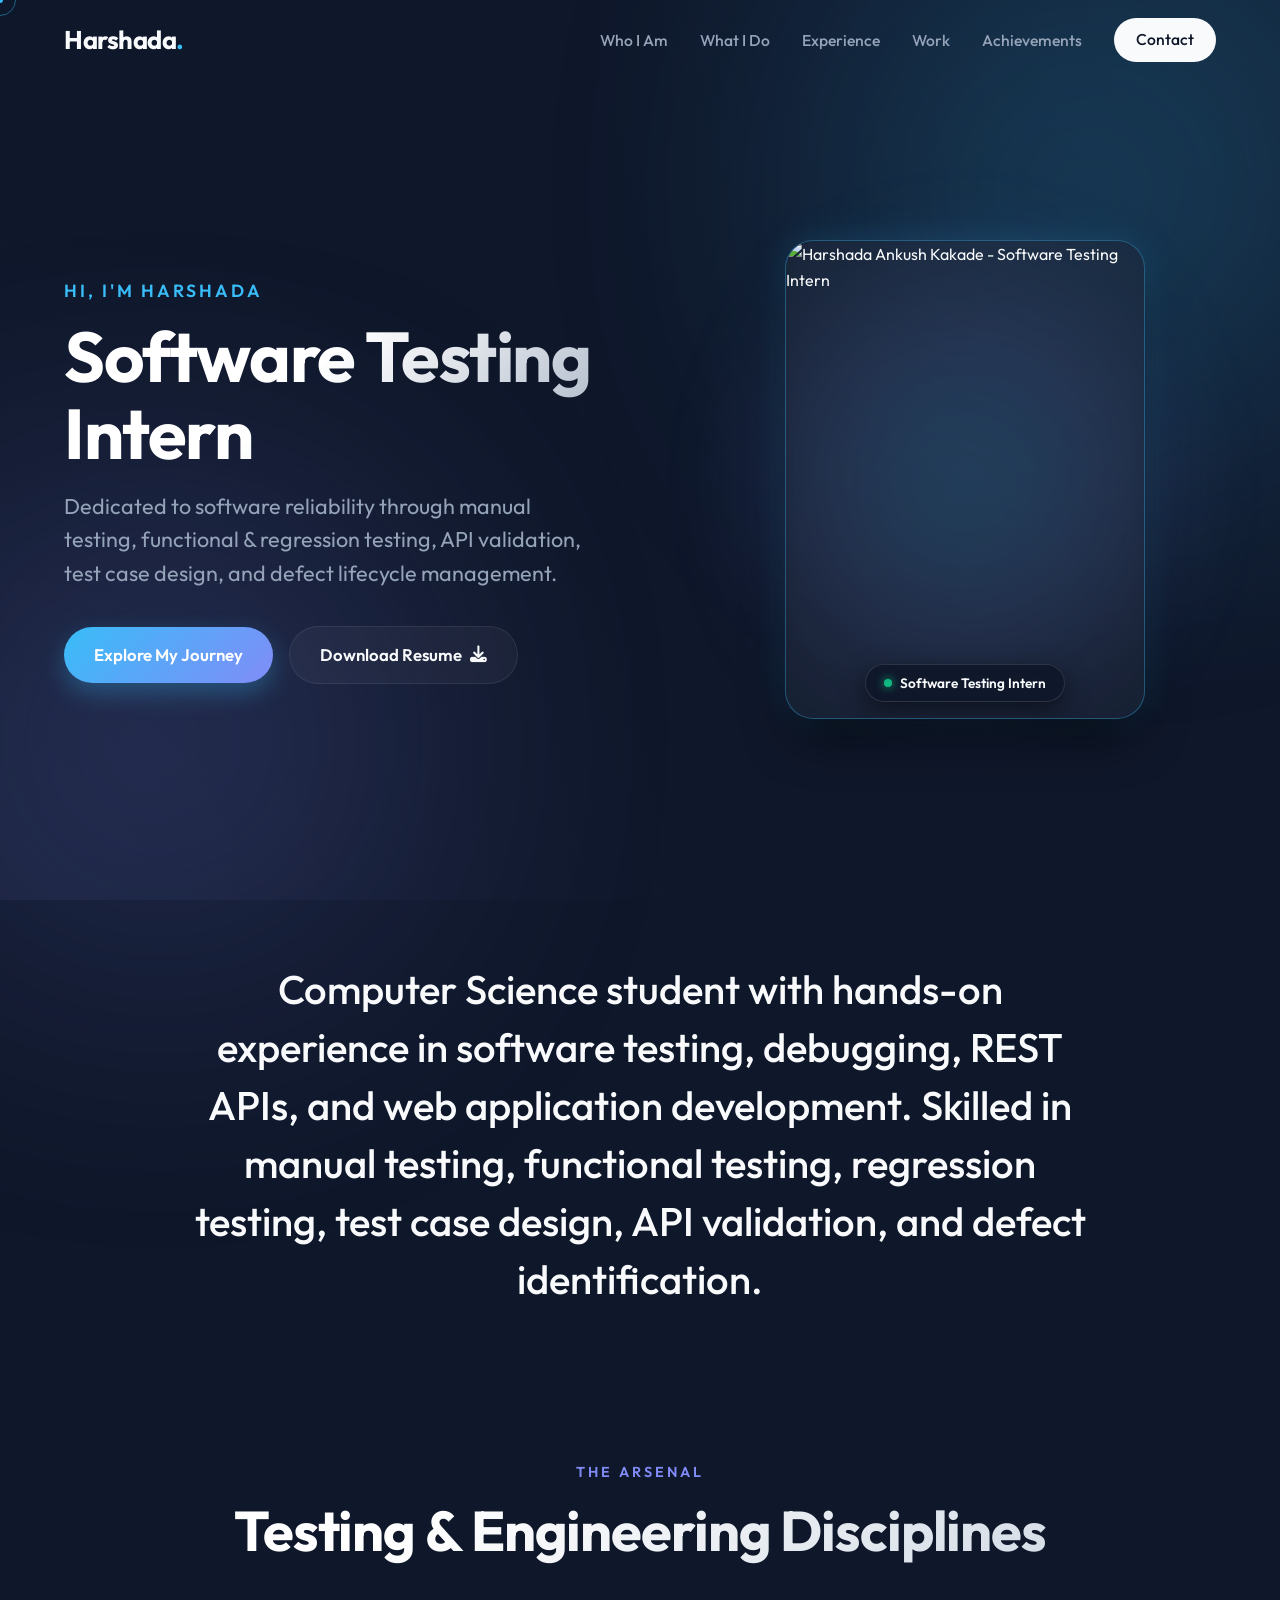
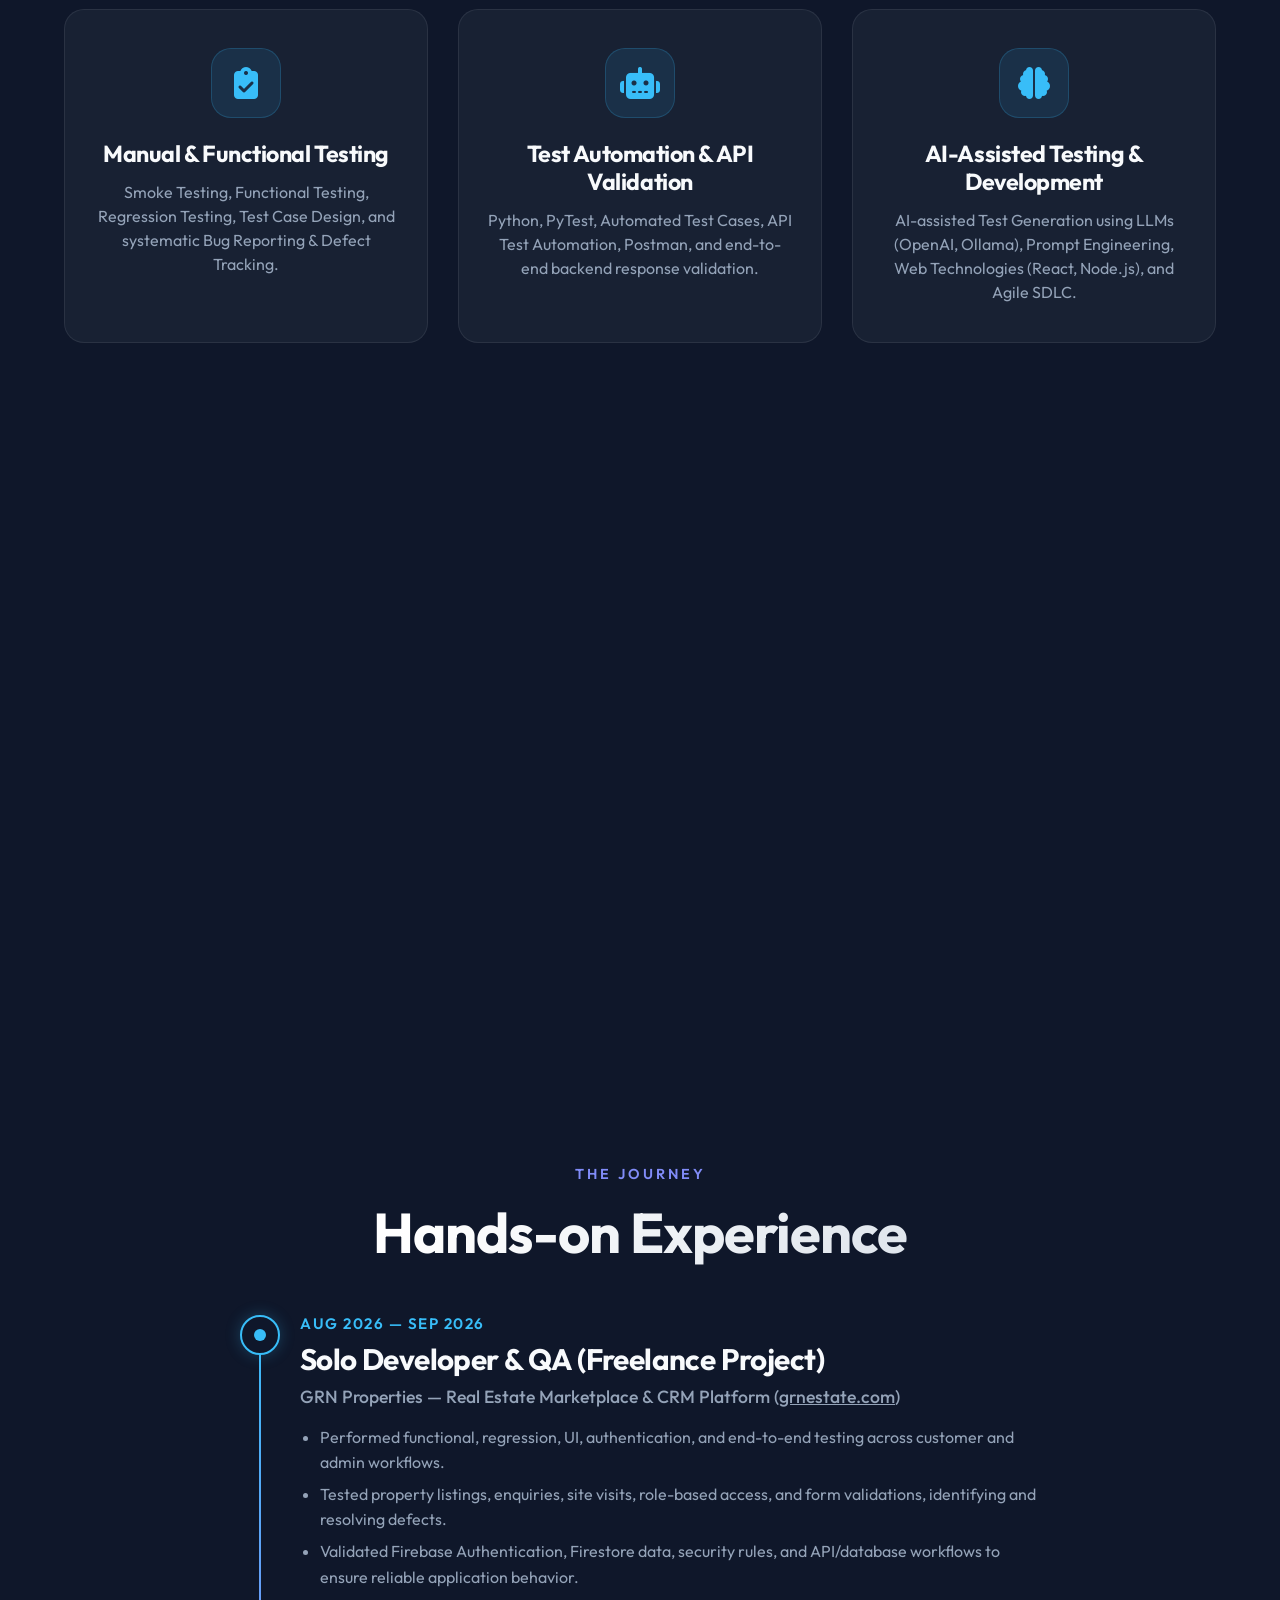
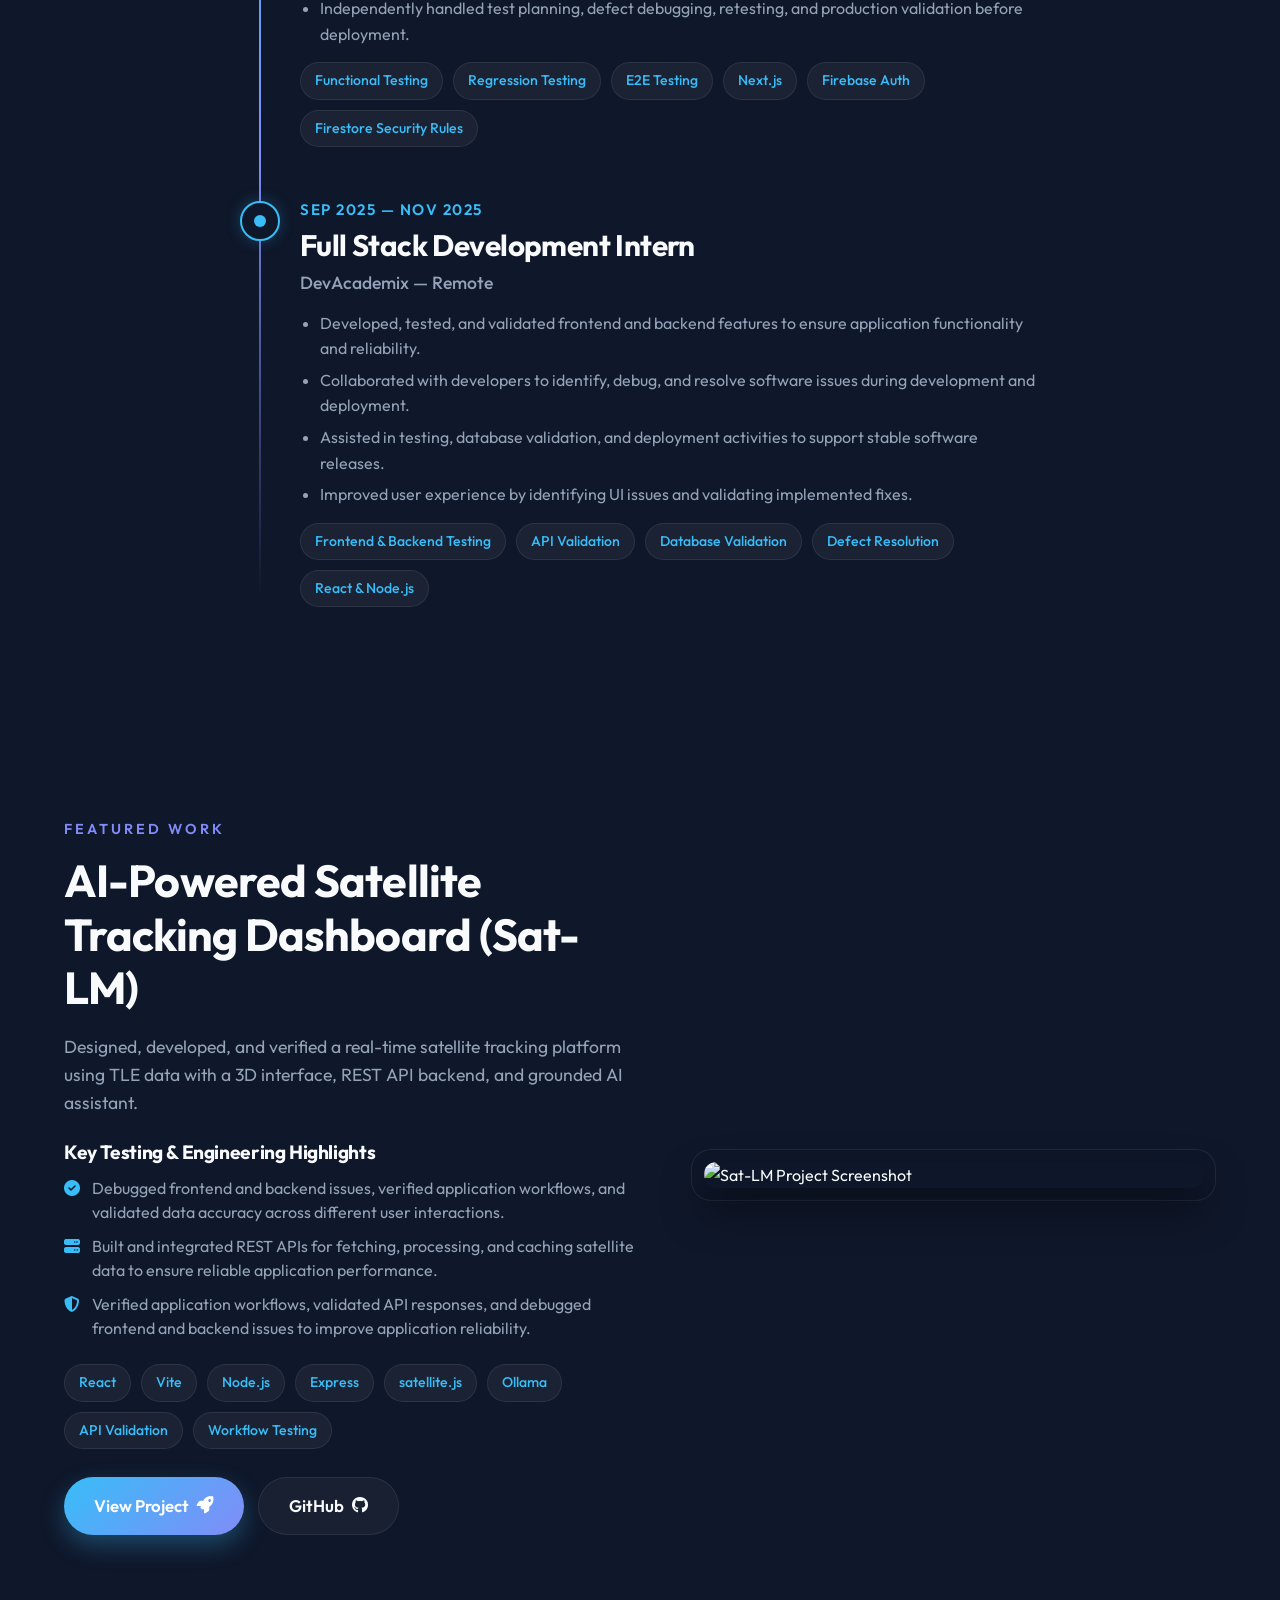
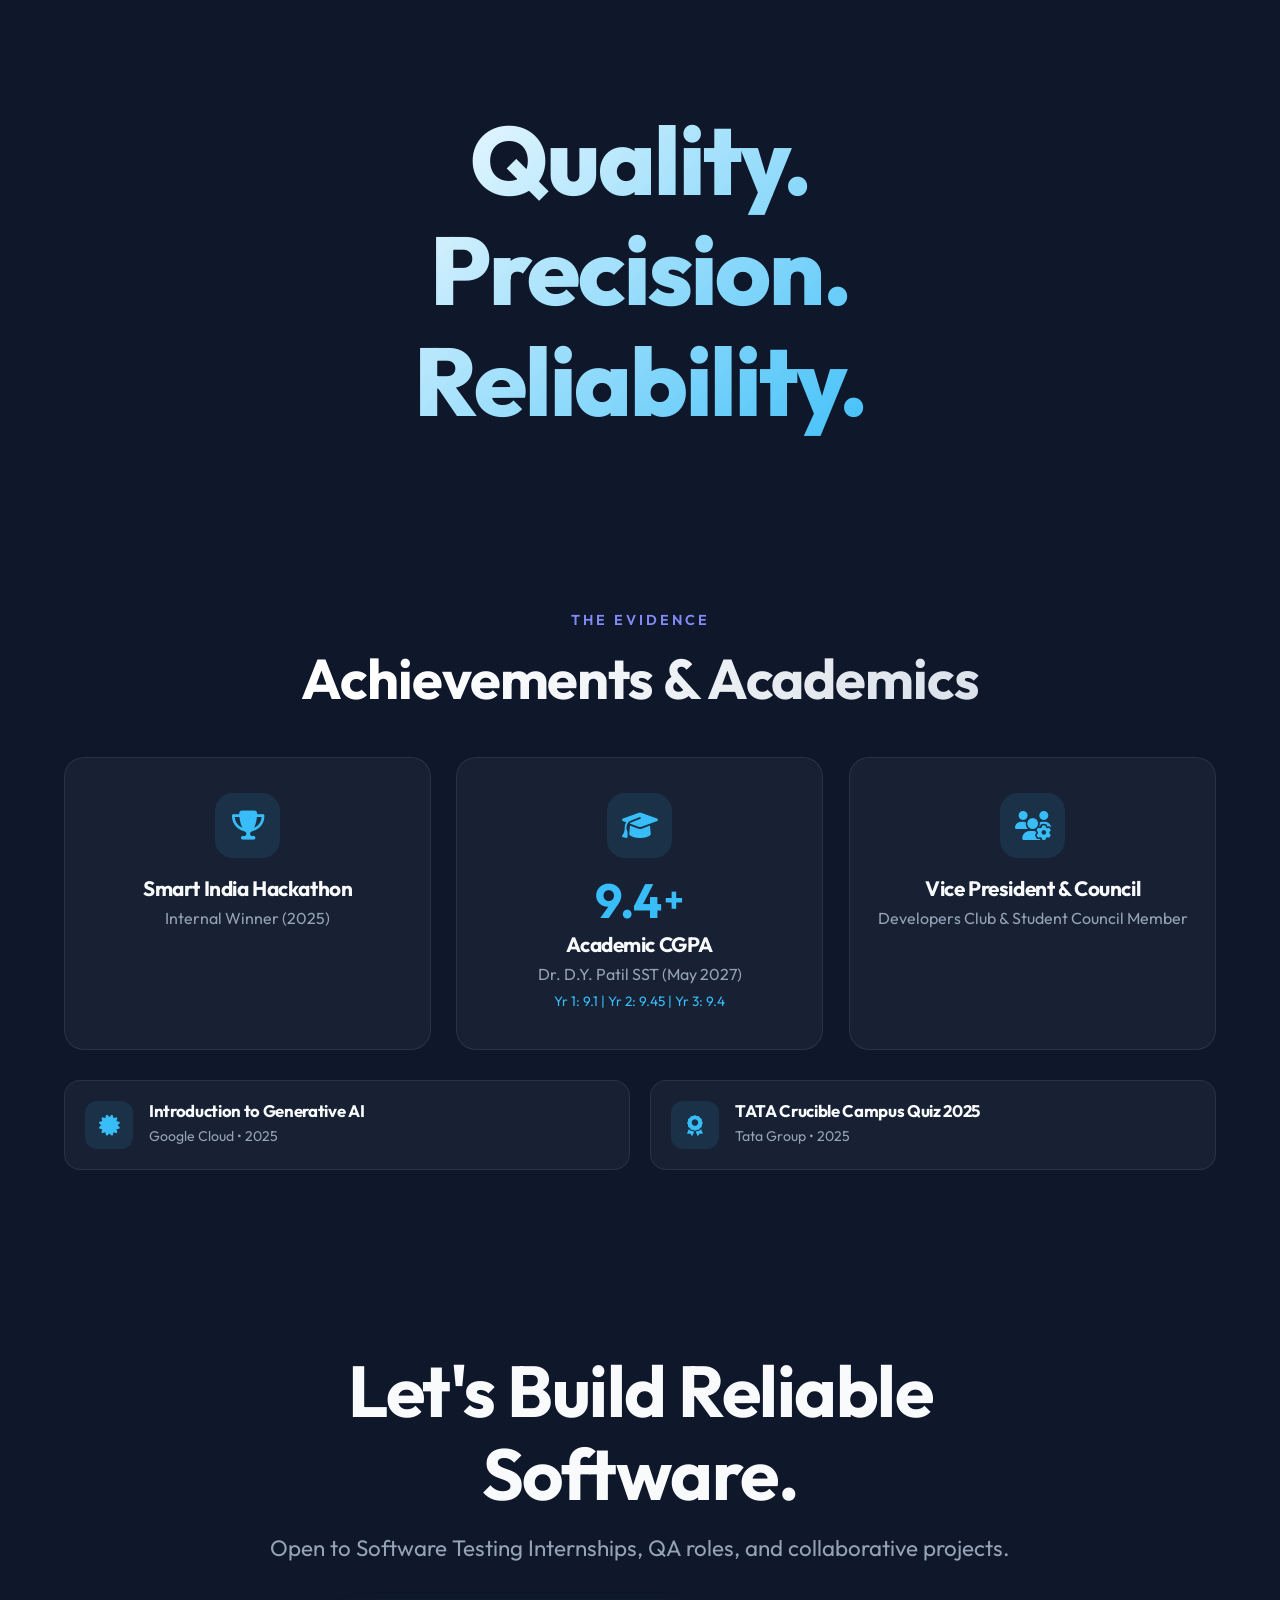
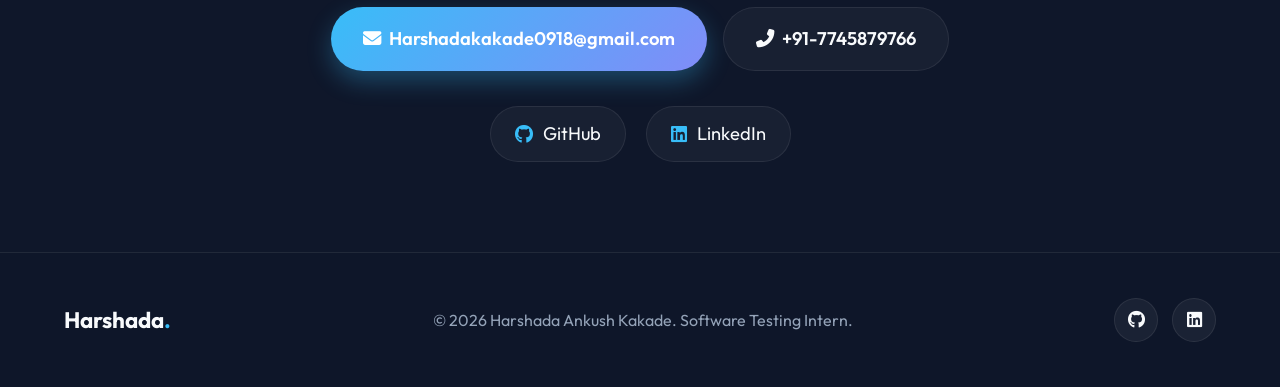
==== commit ce9da2a0: "Achivement section fixed" ====
--- a/index.html
+++ b/index.html
@@ -338,57 +338,7 @@
             </div>
         </section>
 
-        <!-- 6. Secondary Projects -->
-        <section id="other-projects" class="section projects-section">
-            <div class="container staggered-reveal-container">
-                <div class="section-header text-center reveal-item">
-                    <p class="chapter-label">More Work</p>
-                    <h2 class="section-title">Testing &amp; Software Projects</h2>
-                </div>
-                
-                <div class="projects-grid">
-                    <!-- Automated API Testing Suite -->
-                    <div class="project-card reveal-item">
-                        <div class="project-card-img-wrap">
-                            <img src="https://images.unsplash.com/photo-1555949963-aa79dcee981c?auto=format&fit=crop&w=700&q=80" alt="API Test Automation & Validation" class="project-card-img">
-                        </div>
-                        <div class="project-card-content">
-                            <h3>API Test Automation &amp; Validation</h3>
-                            <p>Automated test suite using Python, PyTest, and Postman to validate REST API endpoints, response schemas, status codes, payload structures, and negative edge cases.</p>
-                            <div class="tech-stack" style="margin-bottom: 15px;">
-                                <span class="badge">Python</span>
-                                <span class="badge">PyTest</span>
-                                <span class="badge">Postman</span>
-                                <span class="badge">REST APIs</span>
-                                <span class="badge">Automated Tests</span>
-                            </div>
-                            <a href="https://github.com/harshada9270" target="_blank" rel="noopener noreferrer" class="btn-secondary btn-card">GitHub <i class="fab fa-github"></i></a>
-                        </div>
-                    </div>
-
-                    <!-- AI-Assisted Test Generation -->
-                    <div class="project-card reveal-item">
-                        <div class="project-card-img-wrap">
-                            <img src="https://images.unsplash.com/photo-1618005182384-a83a8bd57fbe?auto=format&fit=crop&w=700&q=80" alt="AI-Assisted Test Generation" class="project-card-img">
-                        </div>
-                        <div class="project-card-content">
-                            <h3>AI-Assisted Test Generation</h3>
-                            <p>Test case generation pipeline utilizing OpenAI API and Ollama local LLMs with prompt engineering to automatically formulate functional test cases and boundary value matrices.</p>
-                            <div class="tech-stack" style="margin-bottom: 15px;">
-                                <span class="badge">OpenAI API</span>
-                                <span class="badge">Ollama</span>
-                                <span class="badge">Prompt Engineering</span>
-                                <span class="badge">Python</span>
-                                <span class="badge">Test Case Design</span>
-                            </div>
-                            <a href="https://github.com/harshada9270" target="_blank" rel="noopener noreferrer" class="btn-secondary btn-card">GitHub <i class="fab fa-github"></i></a>
-                        </div>
-                    </div>
-                </div>
-            </div>
-        </section>
-
-        <!-- 7. Large Visual Moment -->
+        <!-- 6. Large Visual Moment -->
         <section class="section text-center visual-banner-section">
             <div class="container">
                 <h2 class="reveal-item visual-banner-heading">
@@ -397,7 +347,7 @@
             </div>
         </section>
 
-        <!-- 8. Achievements / Proof -->
+        <!-- 7. Achievements / Proof -->
         <section id="achievements" class="section achievements-section">
             <div class="container staggered-reveal-container">
                 <div class="section-header text-center reveal-item">
@@ -461,7 +411,7 @@
             </div>
         </section>
 
-        <!-- 9. Final Impact Section -->
+        <!-- 8. Final Impact Section -->
         <section id="contact" class="section contact-section text-center">
             <div class="container reveal-item contact-box">
                 <h2 class="contact-heading">Let's Build Reliable Software.</h2>
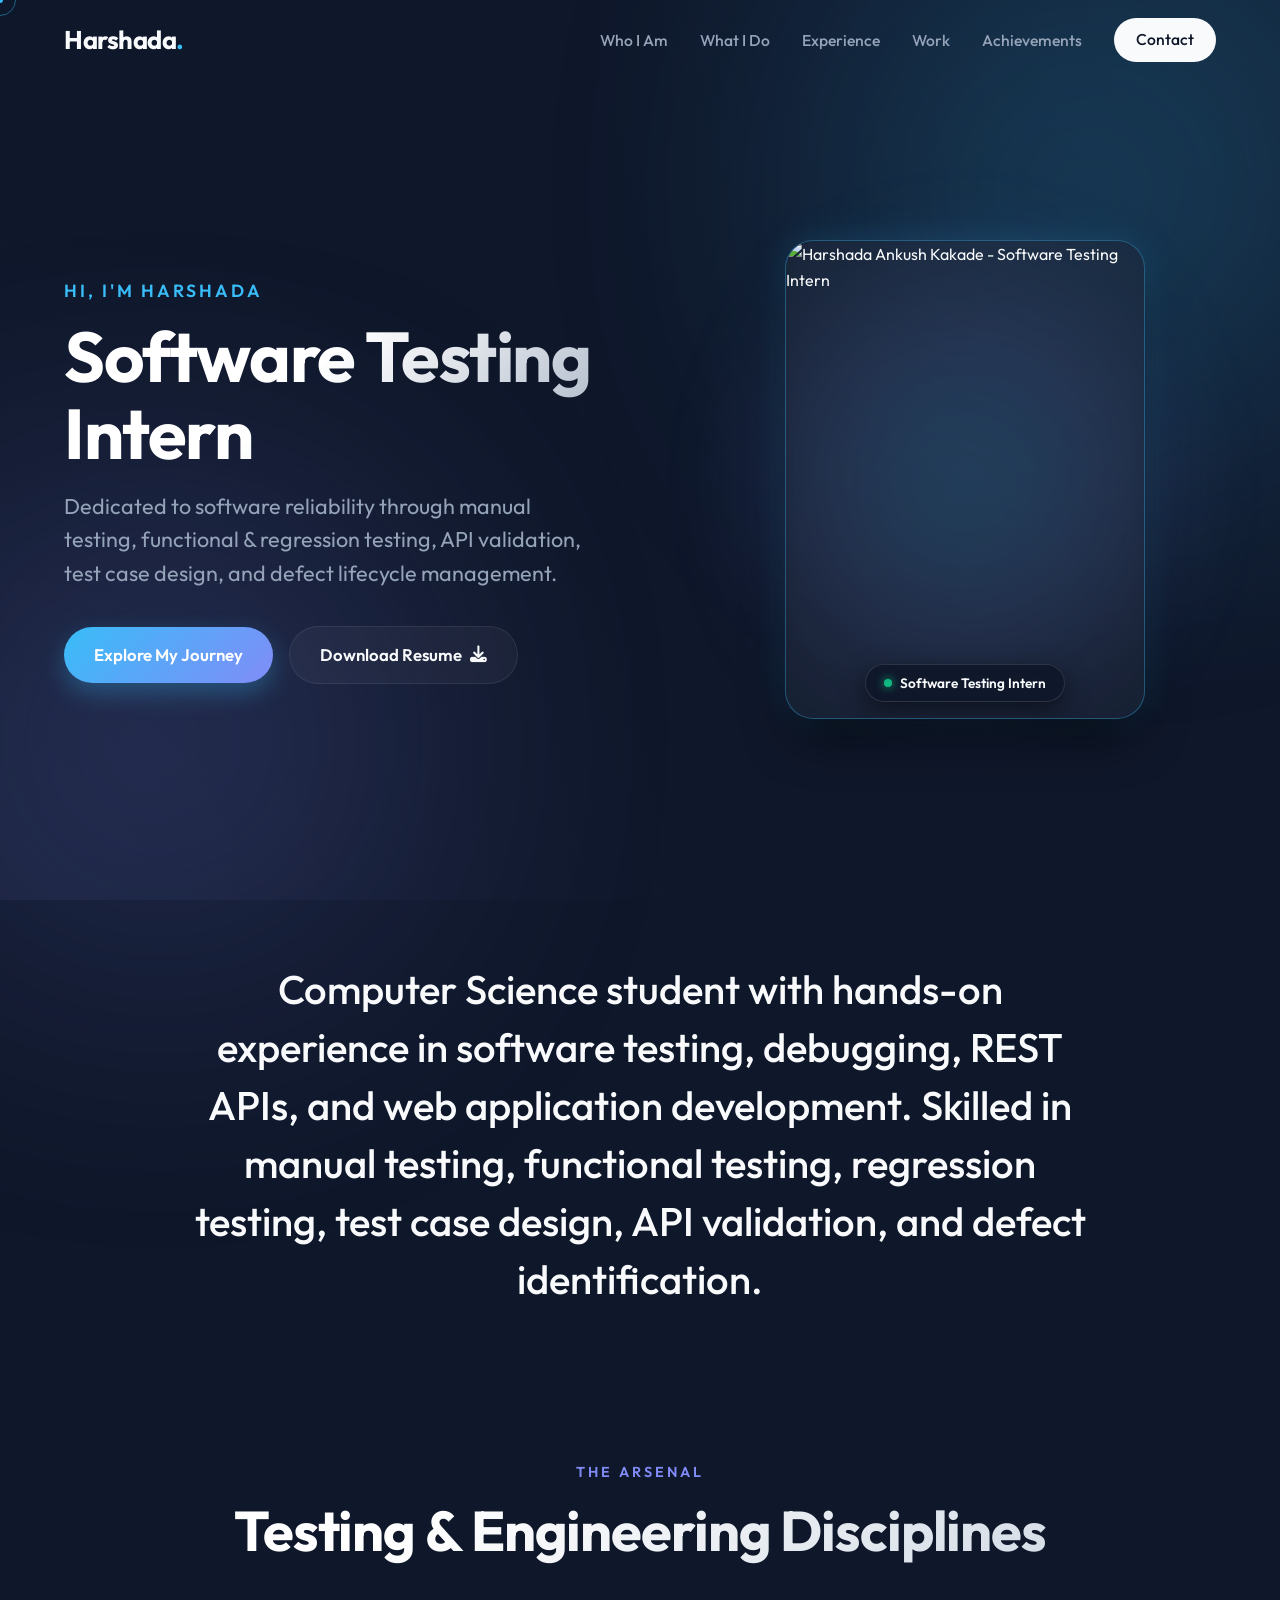
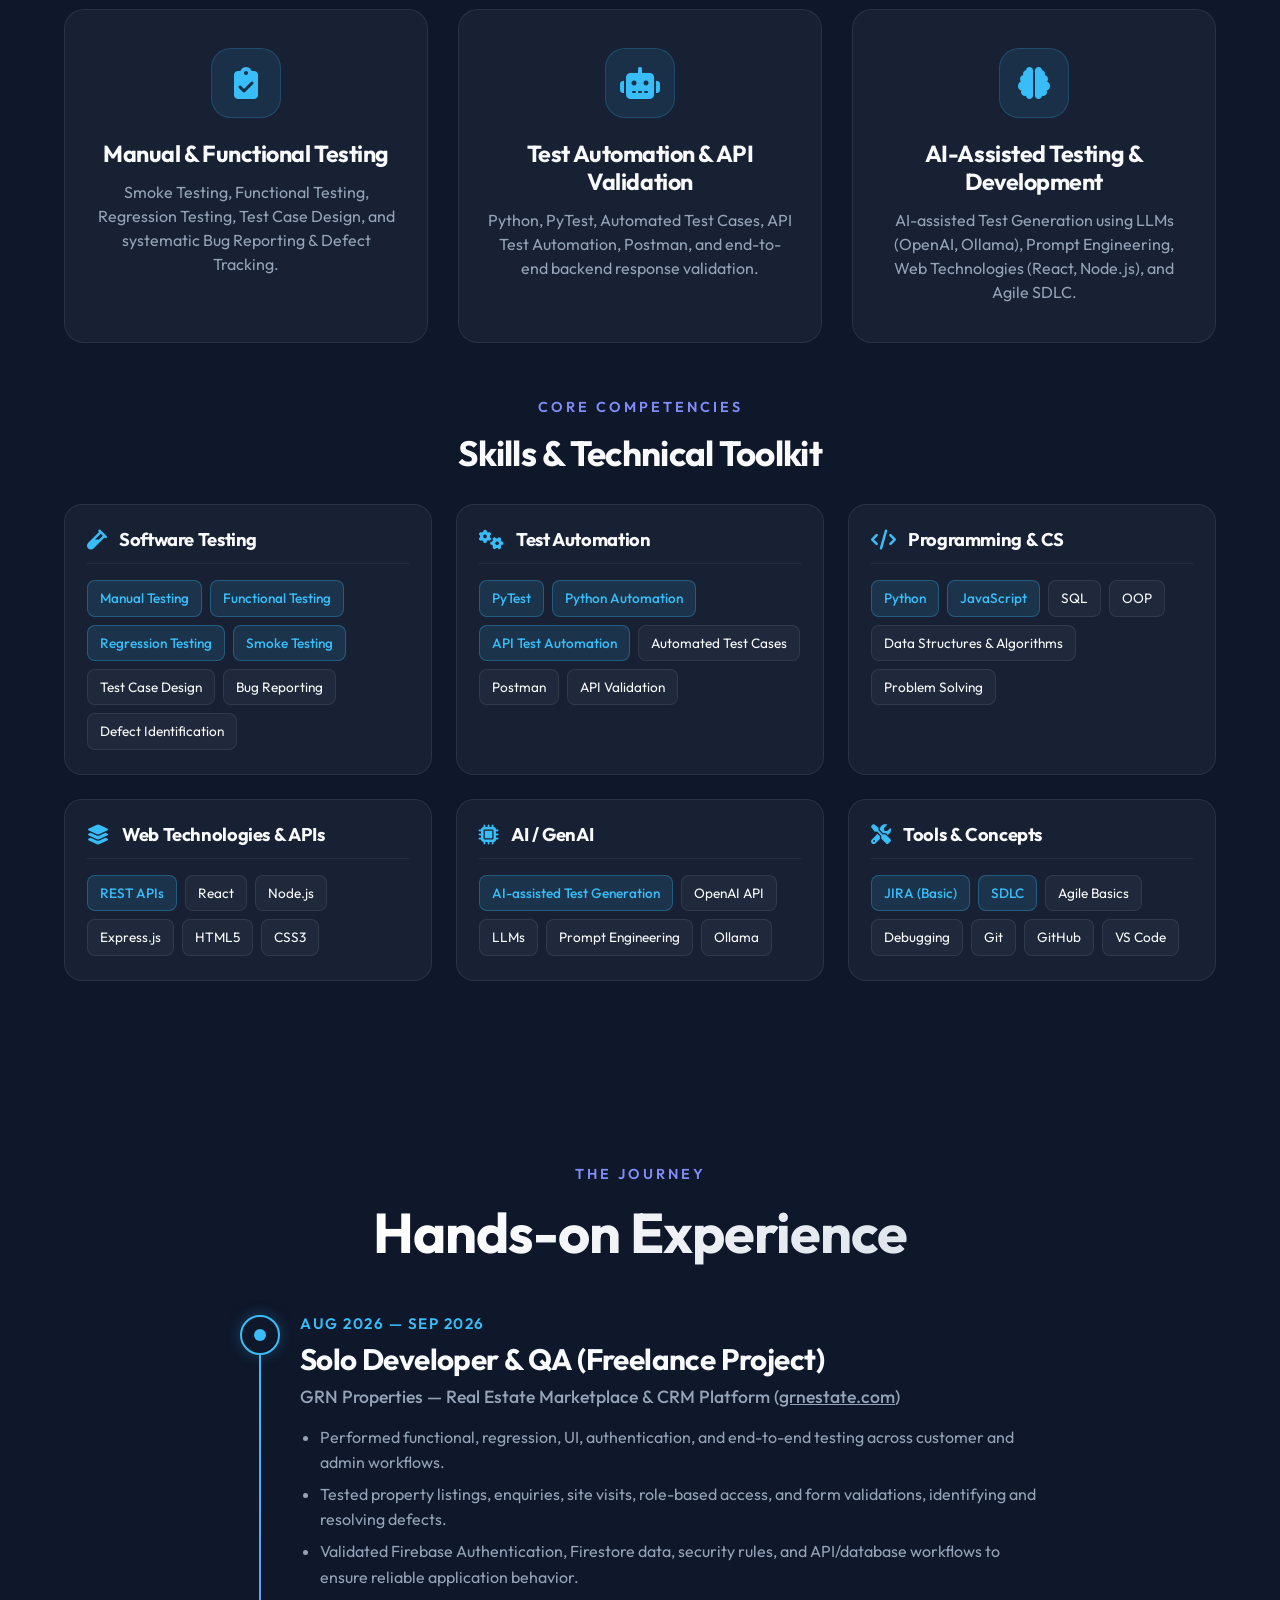
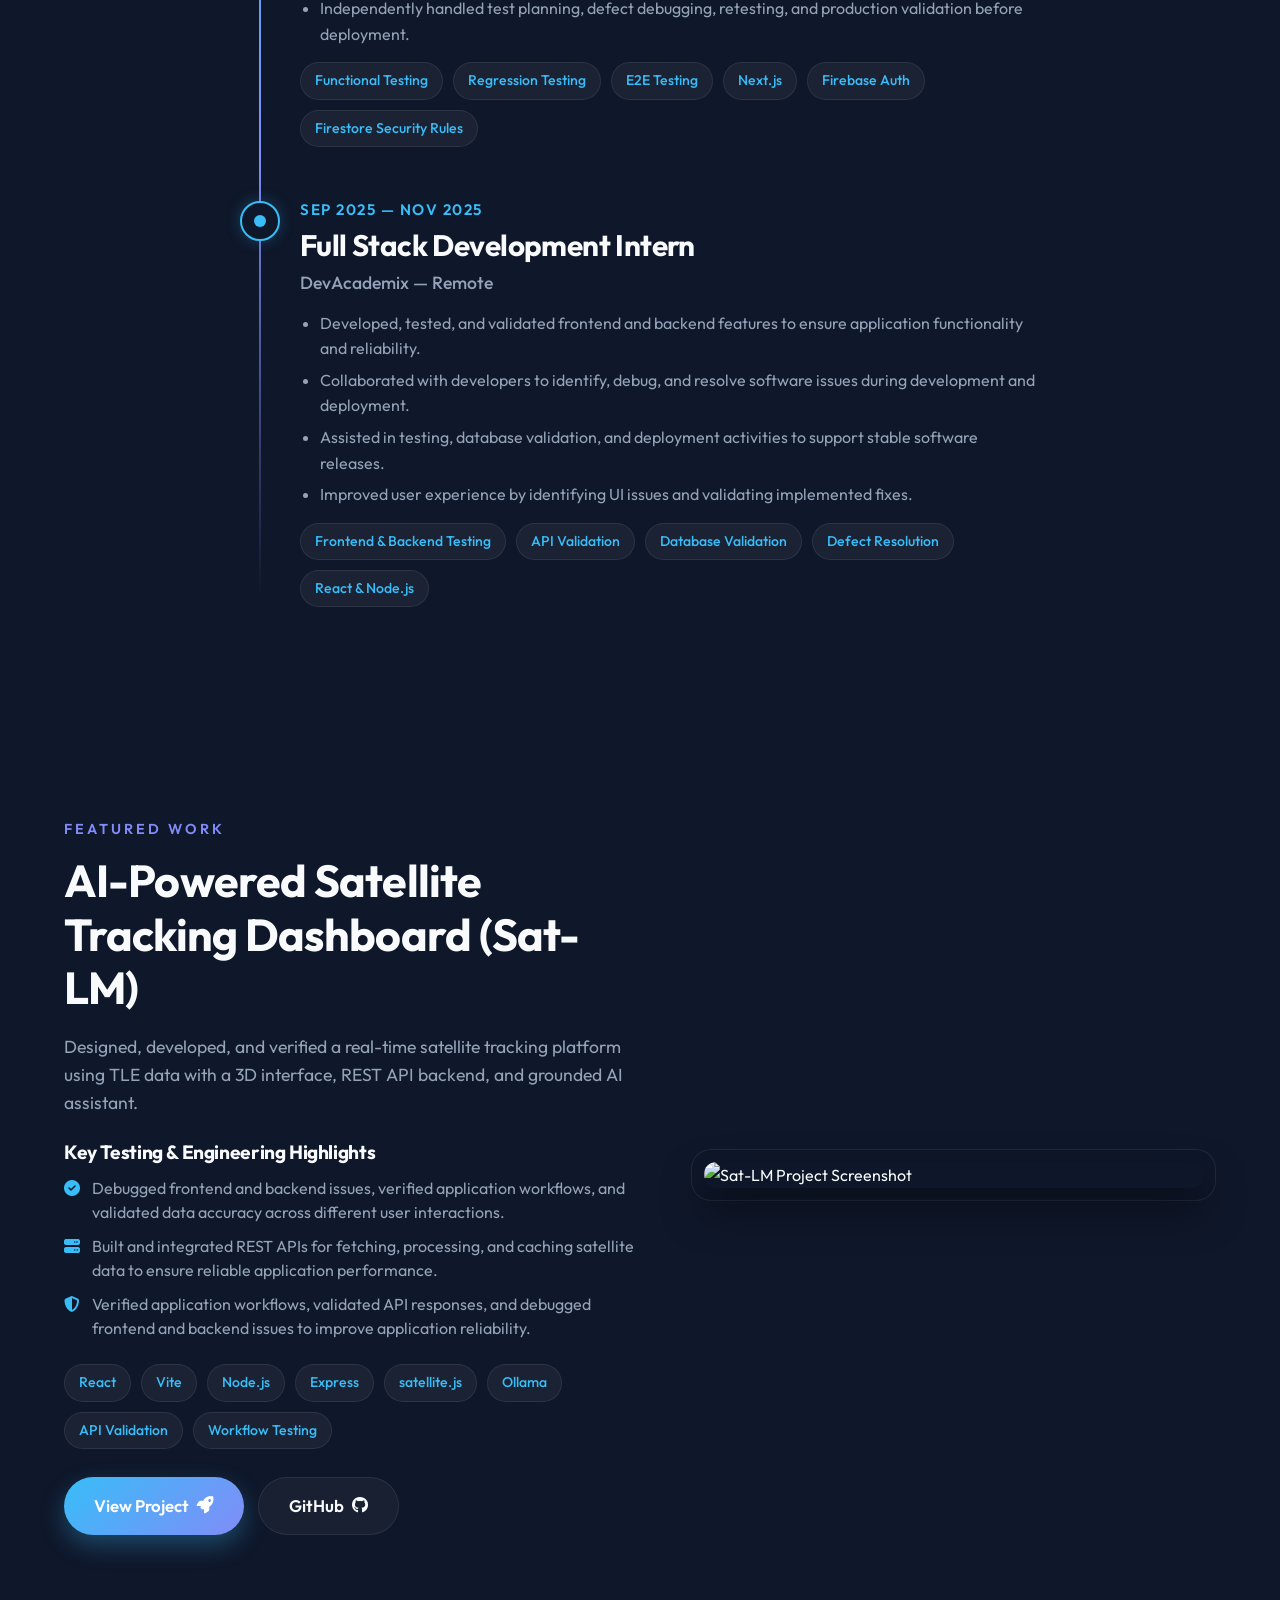
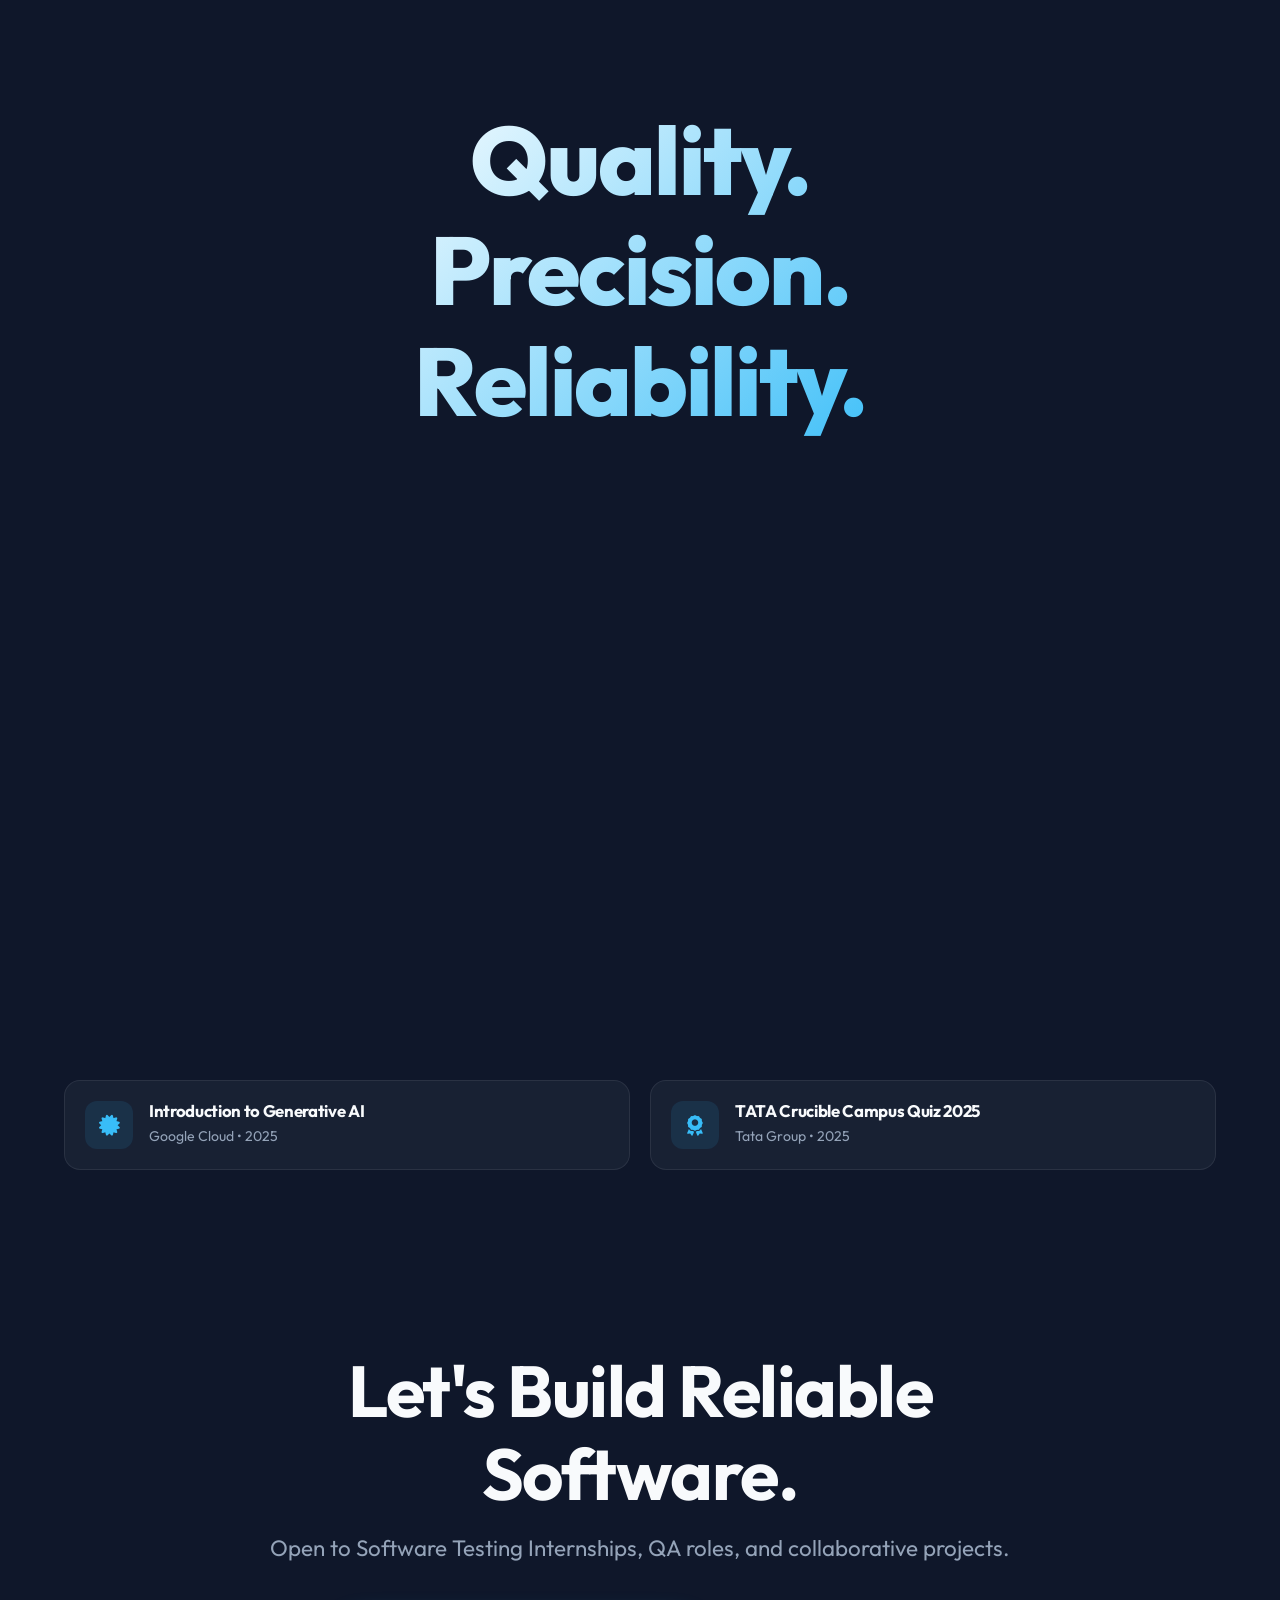
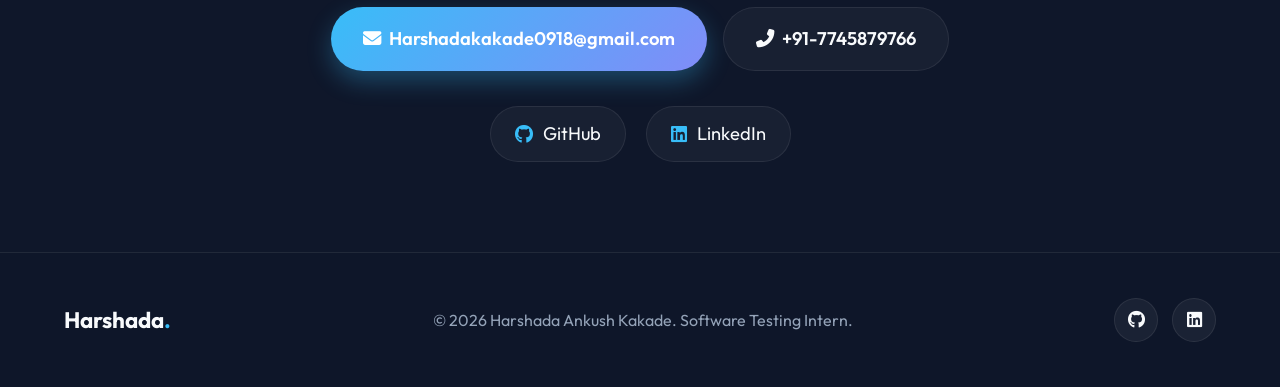
==== commit d9171758: "Resume fixed" ====
--- a/index.html
+++ b/index.html
@@ -1,23 +1,27 @@
 <!DOCTYPE html>
 <html lang="en">
+
 <head>
     <meta charset="UTF-8">
     <meta name="viewport" content="width=device-width, initial-scale=1.0, maximum-scale=5.0">
     <title>Harshada Ankush Kakade | Software Testing Intern</title>
-    <meta name="description" content="Portfolio of Harshada Ankush Kakade - Software Testing Intern skilled in manual testing, functional testing, regression testing, test case design, API validation, and defect identification.">
-    
+    <meta name="description"
+        content="Portfolio of Harshada Ankush Kakade - Software Testing Intern skilled in manual testing, functional testing, regression testing, test case design, API validation, and defect identification.">
+
     <!-- Google Fonts: Outfit for a modern, sleek look -->
     <link rel="preconnect" href="https://fonts.googleapis.com">
     <link rel="preconnect" href="https://fonts.gstatic.com" crossorigin>
-    <link href="https://fonts.googleapis.com/css2?family=Outfit:wght@300;400;500;600;700;800&display=swap" rel="stylesheet">
-    
+    <link href="https://fonts.googleapis.com/css2?family=Outfit:wght@300;400;500;600;700;800&display=swap"
+        rel="stylesheet">
+
     <link rel="stylesheet" href="style.css">
     <!-- FontAwesome for standard icons -->
     <link rel="stylesheet" href="https://cdnjs.cloudflare.com/ajax/libs/font-awesome/6.4.0/css/all.min.css">
-    
+
     <!-- Favicon -->
     <link rel="icon" type="image/svg+xml" href="favicon.svg">
 </head>
+
 <body>
 
     <!-- Fixed Glassmorphism Navigation -->
@@ -39,17 +43,20 @@
     </nav>
 
     <main class="story-container">
-        
+
         <!-- 1. Hero Section -->
         <section id="hero" class="section hero-section">
             <div class="container hero-content">
                 <div class="hero-text">
                     <p class="subtitle reveal-item">Hi, I'm Harshada</p>
                     <h1 class="hero-title reveal-item">Software Testing Intern</h1>
-                    <p class="hero-desc reveal-item">Dedicated to software reliability through manual testing, functional &amp; regression testing, API validation, test case design, and defect lifecycle management.</p>
+                    <p class="hero-desc reveal-item">Dedicated to software reliability through manual testing,
+                        functional &amp; regression testing, API validation, test case design, and defect lifecycle
+                        management.</p>
                     <div class="hero-cta reveal-item">
                         <a href="#who-i-am" class="btn-primary">Explore My Journey</a>
-                        <a href="Resume.pdf" download="Harshada_Kakade_Resume.pdf" class="btn-secondary">Download Resume <i class="fas fa-download"></i></a>
+                        <a href="Harshada_Kakade_QA Resume" download="Harshada_Kakade_Resume.pdf" target="_blank"
+                            class="btn-secondary">Download Resume <i class="fas fa-download"></i></a>
                     </div>
                 </div>
                 <div class="hero-image reveal-item">
@@ -57,7 +64,8 @@
                         <!-- Glowing ambient background behind portrait -->
                         <div class="backdrop-glow"></div>
                         <div class="profile-card">
-                            <img src="profile.jpg" alt="Harshada Ankush Kakade - Software Testing Intern" class="developer-avatar">
+                            <img src="profile.jpg" alt="Harshada Ankush Kakade - Software Testing Intern"
+                                class="developer-avatar">
                             <div class="profile-badge">
                                 <span class="status-indicator"></span> Software Testing Intern
                             </div>
@@ -72,7 +80,9 @@
             <div class="container">
                 <div class="story-text-huge reveal-item">
                     <p>
-                        Computer Science student with hands-on experience in software testing, debugging, REST APIs, and web application development. Skilled in manual testing, functional testing, regression testing, test case design, API validation, and defect identification.
+                        Computer Science student with hands-on experience in software testing, debugging, REST APIs, and
+                        web application development. Skilled in manual testing, functional testing, regression testing,
+                        test case design, API validation, and defect identification.
                     </p>
                 </div>
             </div>
@@ -85,7 +95,7 @@
                     <p class="chapter-label">The Arsenal</p>
                     <h2 class="section-title">Testing &amp; Engineering Disciplines</h2>
                 </div>
-                
+
                 <div class="skills-grid">
                     <!-- Pillar 1 -->
                     <div class="skill-card reveal-item">
@@ -93,25 +103,28 @@
                             <i class="fas fa-clipboard-check"></i>
                         </div>
                         <h3>Manual &amp; Functional Testing</h3>
-                        <p>Smoke Testing, Functional Testing, Regression Testing, Test Case Design, and systematic Bug Reporting &amp; Defect Tracking.</p>
-                    </div>
-                    
+                        <p>Smoke Testing, Functional Testing, Regression Testing, Test Case Design, and systematic Bug
+                            Reporting &amp; Defect Tracking.</p>
+                    </div>
+
                     <!-- Pillar 2 -->
                     <div class="skill-card reveal-item">
                         <div class="skill-icon-wrap">
                             <i class="fas fa-robot"></i>
                         </div>
                         <h3>Test Automation &amp; API Validation</h3>
-                        <p>Python, PyTest, Automated Test Cases, API Test Automation, Postman, and end-to-end backend response validation.</p>
-                    </div>
-                    
+                        <p>Python, PyTest, Automated Test Cases, API Test Automation, Postman, and end-to-end backend
+                            response validation.</p>
+                    </div>
+
                     <!-- Pillar 3 -->
                     <div class="skill-card reveal-item">
                         <div class="skill-icon-wrap">
                             <i class="fas fa-brain"></i>
                         </div>
                         <h3>AI-Assisted Testing &amp; Development</h3>
-                        <p>AI-assisted Test Generation using LLMs (OpenAI, Ollama), Prompt Engineering, Web Technologies (React, Node.js), and Agile SDLC.</p>
+                        <p>AI-assisted Test Generation using LLMs (OpenAI, Ollama), Prompt Engineering, Web Technologies
+                            (React, Node.js), and Agile SDLC.</p>
                     </div>
                 </div>
 
@@ -236,7 +249,7 @@
                 <div class="exp-flow">
                     <!-- Timeline background line -->
                     <div class="exp-timeline-line"></div>
-                    
+
                     <!-- GRN Properties Experience -->
                     <div class="exp-item reveal-item">
                         <div class="exp-dot-wrap">
@@ -244,12 +257,18 @@
                         </div>
                         <span class="exp-date">Aug 2026 &mdash; Sep 2026</span>
                         <h3 class="exp-role">Solo Developer &amp; QA (Freelance Project)</h3>
-                        <p class="exp-company">GRN Properties &mdash; Real Estate Marketplace &amp; CRM Platform (<a href="https://grnestate.com/" target="_blank" rel="noopener noreferrer" style="color: inherit; text-decoration: underline;">grnestate.com</a>)</p>
+                        <p class="exp-company">GRN Properties &mdash; Real Estate Marketplace &amp; CRM Platform (<a
+                                href="https://grnestate.com/" target="_blank" rel="noopener noreferrer"
+                                style="color: inherit; text-decoration: underline;">grnestate.com</a>)</p>
                         <ul class="exp-tasks">
-                            <li>Performed functional, regression, UI, authentication, and end-to-end testing across customer and admin workflows.</li>
-                            <li>Tested property listings, enquiries, site visits, role-based access, and form validations, identifying and resolving defects.</li>
-                            <li>Validated Firebase Authentication, Firestore data, security rules, and API/database workflows to ensure reliable application behavior.</li>
-                            <li>Independently handled test planning, defect debugging, retesting, and production validation before deployment.</li>
+                            <li>Performed functional, regression, UI, authentication, and end-to-end testing across
+                                customer and admin workflows.</li>
+                            <li>Tested property listings, enquiries, site visits, role-based access, and form
+                                validations, identifying and resolving defects.</li>
+                            <li>Validated Firebase Authentication, Firestore data, security rules, and API/database
+                                workflows to ensure reliable application behavior.</li>
+                            <li>Independently handled test planning, defect debugging, retesting, and production
+                                validation before deployment.</li>
                         </ul>
                         <div class="tech-stack" style="margin-top: 15px;">
                             <span class="badge">Functional Testing</span>
@@ -260,7 +279,7 @@
                             <span class="badge">Firestore Security Rules</span>
                         </div>
                     </div>
-                    
+
                     <!-- DevAcademix Experience -->
                     <div class="exp-item reveal-item">
                         <div class="exp-dot-wrap">
@@ -270,9 +289,12 @@
                         <h3 class="exp-role">Full Stack Development Intern</h3>
                         <p class="exp-company">DevAcademix &mdash; Remote</p>
                         <ul class="exp-tasks">
-                            <li>Developed, tested, and validated frontend and backend features to ensure application functionality and reliability.</li>
-                            <li>Collaborated with developers to identify, debug, and resolve software issues during development and deployment.</li>
-                            <li>Assisted in testing, database validation, and deployment activities to support stable software releases.</li>
+                            <li>Developed, tested, and validated frontend and backend features to ensure application
+                                functionality and reliability.</li>
+                            <li>Collaborated with developers to identify, debug, and resolve software issues during
+                                development and deployment.</li>
+                            <li>Assisted in testing, database validation, and deployment activities to support stable
+                                software releases.</li>
                             <li>Improved user experience by identifying UI issues and validating implemented fixes.</li>
                         </ul>
                         <div class="tech-stack" style="margin-top: 15px;">
@@ -291,22 +313,29 @@
         <section id="featured-project" class="section project-section">
             <div class="container">
                 <div class="split-layout">
-                    
+
                     <!-- Left: Text Story -->
                     <div class="project-info reveal-item">
                         <p class="chapter-label">Featured Work</p>
                         <h3 class="featured-project-title">AI-Powered Satellite Tracking Dashboard (Sat-LM)</h3>
 
                         <p class="project-desc">
-                            Designed, developed, and verified a real-time satellite tracking platform using TLE data with a 3D interface, REST API backend, and grounded AI assistant.
+                            Designed, developed, and verified a real-time satellite tracking platform using TLE data
+                            with a 3D interface, REST API backend, and grounded AI assistant.
                         </p>
 
                         <div class="project-features-block">
                             <h4 class="features-heading">Key Testing &amp; Engineering Highlights</h4>
                             <ul class="project-features-list">
-                                <li><i class="fas fa-check-circle"></i> <span>Debugged frontend and backend issues, verified application workflows, and validated data accuracy across different user interactions.</span></li>
-                                <li><i class="fas fa-server"></i> <span>Built and integrated REST APIs for fetching, processing, and caching satellite data to ensure reliable application performance.</span></li>
-                                <li><i class="fas fa-shield-alt"></i> <span>Verified application workflows, validated API responses, and debugged frontend and backend issues to improve application reliability.</span></li>
+                                <li><i class="fas fa-check-circle"></i> <span>Debugged frontend and backend issues,
+                                        verified application workflows, and validated data accuracy across different
+                                        user interactions.</span></li>
+                                <li><i class="fas fa-server"></i> <span>Built and integrated REST APIs for fetching,
+                                        processing, and caching satellite data to ensure reliable application
+                                        performance.</span></li>
+                                <li><i class="fas fa-shield-alt"></i> <span>Verified application workflows, validated
+                                        API responses, and debugged frontend and backend issues to improve application
+                                        reliability.</span></li>
                             </ul>
                         </div>
 
@@ -322,11 +351,13 @@
                         </div>
 
                         <div class="project-btn-group">
-                            <a href="https://github.com/harshada9270/Sat-LM" target="_blank" rel="noopener noreferrer" class="btn-primary">View Project <i class="fas fa-rocket"></i></a>
-                            <a href="https://github.com/harshada9270/Sat-LM" target="_blank" rel="noopener noreferrer" class="btn-secondary">GitHub <i class="fab fa-github"></i></a>
-                        </div>
-                    </div>
-                    
+                            <a href="https://github.com/harshada9270/Sat-LM" target="_blank" rel="noopener noreferrer"
+                                class="btn-primary">View Project <i class="fas fa-rocket"></i></a>
+                            <a href="https://github.com/harshada9270/Sat-LM" target="_blank" rel="noopener noreferrer"
+                                class="btn-secondary">GitHub <i class="fab fa-github"></i></a>
+                        </div>
+                    </div>
+
                     <!-- Right: Visual -->
                     <div class="project-visual reveal-item">
                         <div class="glass visual-container">
@@ -354,7 +385,7 @@
                     <p class="chapter-label">The Evidence</p>
                     <h2 class="section-title">Achievements &amp; Academics</h2>
                 </div>
-                
+
                 <div class="stats-grid">
                     <div class="stat-card reveal-item">
                         <div class="stat-icon-wrap">
@@ -363,7 +394,7 @@
                         <h3>Smart India Hackathon</h3>
                         <p>Internal Winner (2025)</p>
                     </div>
-                    
+
                     <div class="stat-card reveal-item">
                         <div class="stat-icon-wrap">
                             <i class="fas fa-graduation-cap"></i>
@@ -373,9 +404,10 @@
                             <span class="counter-plus">+</span>
                         </div>
                         <h3>Academic CGPA</h3>
-                        <p>Dr. D.Y. Patil SST (May 2027)<br><span style="font-size: 0.85rem; color: var(--accent);">Yr 1: 9.1 | Yr 2: 9.45 | Yr 3: 9.4</span></p>
-                    </div>
-                    
+                        <p>Dr. D.Y. Patil SST (May 2027)<br><span style="font-size: 0.85rem; color: var(--accent);">Yr
+                                1: 9.1 | Yr 2: 9.45 | Yr 3: 9.4</span></p>
+                    </div>
+
                     <div class="stat-card reveal-item">
                         <div class="stat-icon-wrap">
                             <i class="fas fa-users-cog"></i>
@@ -415,14 +447,20 @@
         <section id="contact" class="section contact-section text-center">
             <div class="container reveal-item contact-box">
                 <h2 class="contact-heading">Let's Build Reliable Software.</h2>
-                <p class="contact-subtitle">Open to Software Testing Internships, QA roles, and collaborative projects.</p>
-                <div class="contact-btn-wrap" style="display: flex; gap: 16px; justify-content: center; flex-wrap: wrap;">
-                    <a href="mailto:Harshadakakade0918@gmail.com" class="btn-primary contact-main-btn"><i class="fas fa-envelope"></i> <span>Harshadakakade0918@gmail.com</span></a>
-                    <a href="tel:+917745879766" class="btn-secondary contact-main-btn"><i class="fas fa-phone-alt"></i> <span>+91-7745879766</span></a>
+                <p class="contact-subtitle">Open to Software Testing Internships, QA roles, and collaborative projects.
+                </p>
+                <div class="contact-btn-wrap"
+                    style="display: flex; gap: 16px; justify-content: center; flex-wrap: wrap;">
+                    <a href="mailto:Harshadakakade0918@gmail.com" class="btn-primary contact-main-btn"><i
+                            class="fas fa-envelope"></i> <span>Harshadakakade0918@gmail.com</span></a>
+                    <a href="tel:+917745879766" class="btn-secondary contact-main-btn"><i class="fas fa-phone-alt"></i>
+                        <span>+91-7745879766</span></a>
                 </div>
                 <div class="contact-social-links" style="margin-top: 25px;">
-                    <a href="https://github.com/harshada9270" target="_blank" rel="noopener noreferrer" class="contact-link"><i class="fab fa-github"></i> GitHub</a>
-                    <a href="https://www.linkedin.com/in/harshada-kakade-854964281/" target="_blank" rel="noopener noreferrer" class="contact-link"><i class="fab fa-linkedin"></i> LinkedIn</a>
+                    <a href="https://github.com/harshada9270" target="_blank" rel="noopener noreferrer"
+                        class="contact-link"><i class="fab fa-github"></i> GitHub</a>
+                    <a href="https://www.linkedin.com/in/harshada-kakade-854964281/" target="_blank"
+                        rel="noopener noreferrer" class="contact-link"><i class="fab fa-linkedin"></i> LinkedIn</a>
                 </div>
             </div>
         </section>
@@ -436,8 +474,10 @@
                 <div class="footer-logo">Harshada<span>.</span></div>
                 <p>&copy; 2026 Harshada Ankush Kakade. Software Testing Intern.</p>
                 <div class="footer-socials">
-                    <a href="https://github.com/harshada9270" target="_blank" rel="noopener noreferrer" aria-label="GitHub"><i class="fab fa-github"></i></a>
-                    <a href="https://www.linkedin.com/in/harshada-kakade-854964281/" target="_blank" rel="noopener noreferrer" aria-label="LinkedIn"><i class="fab fa-linkedin"></i></a>
+                    <a href="https://github.com/harshada9270" target="_blank" rel="noopener noreferrer"
+                        aria-label="GitHub"><i class="fab fa-github"></i></a>
+                    <a href="https://www.linkedin.com/in/harshada-kakade-854964281/" target="_blank"
+                        rel="noopener noreferrer" aria-label="LinkedIn"><i class="fab fa-linkedin"></i></a>
                 </div>
             </div>
         </div>
@@ -448,4 +488,5 @@
     <div class="cursor-outline"></div>
     <script src="script.js"></script>
 </body>
-</html>
+
+</html>
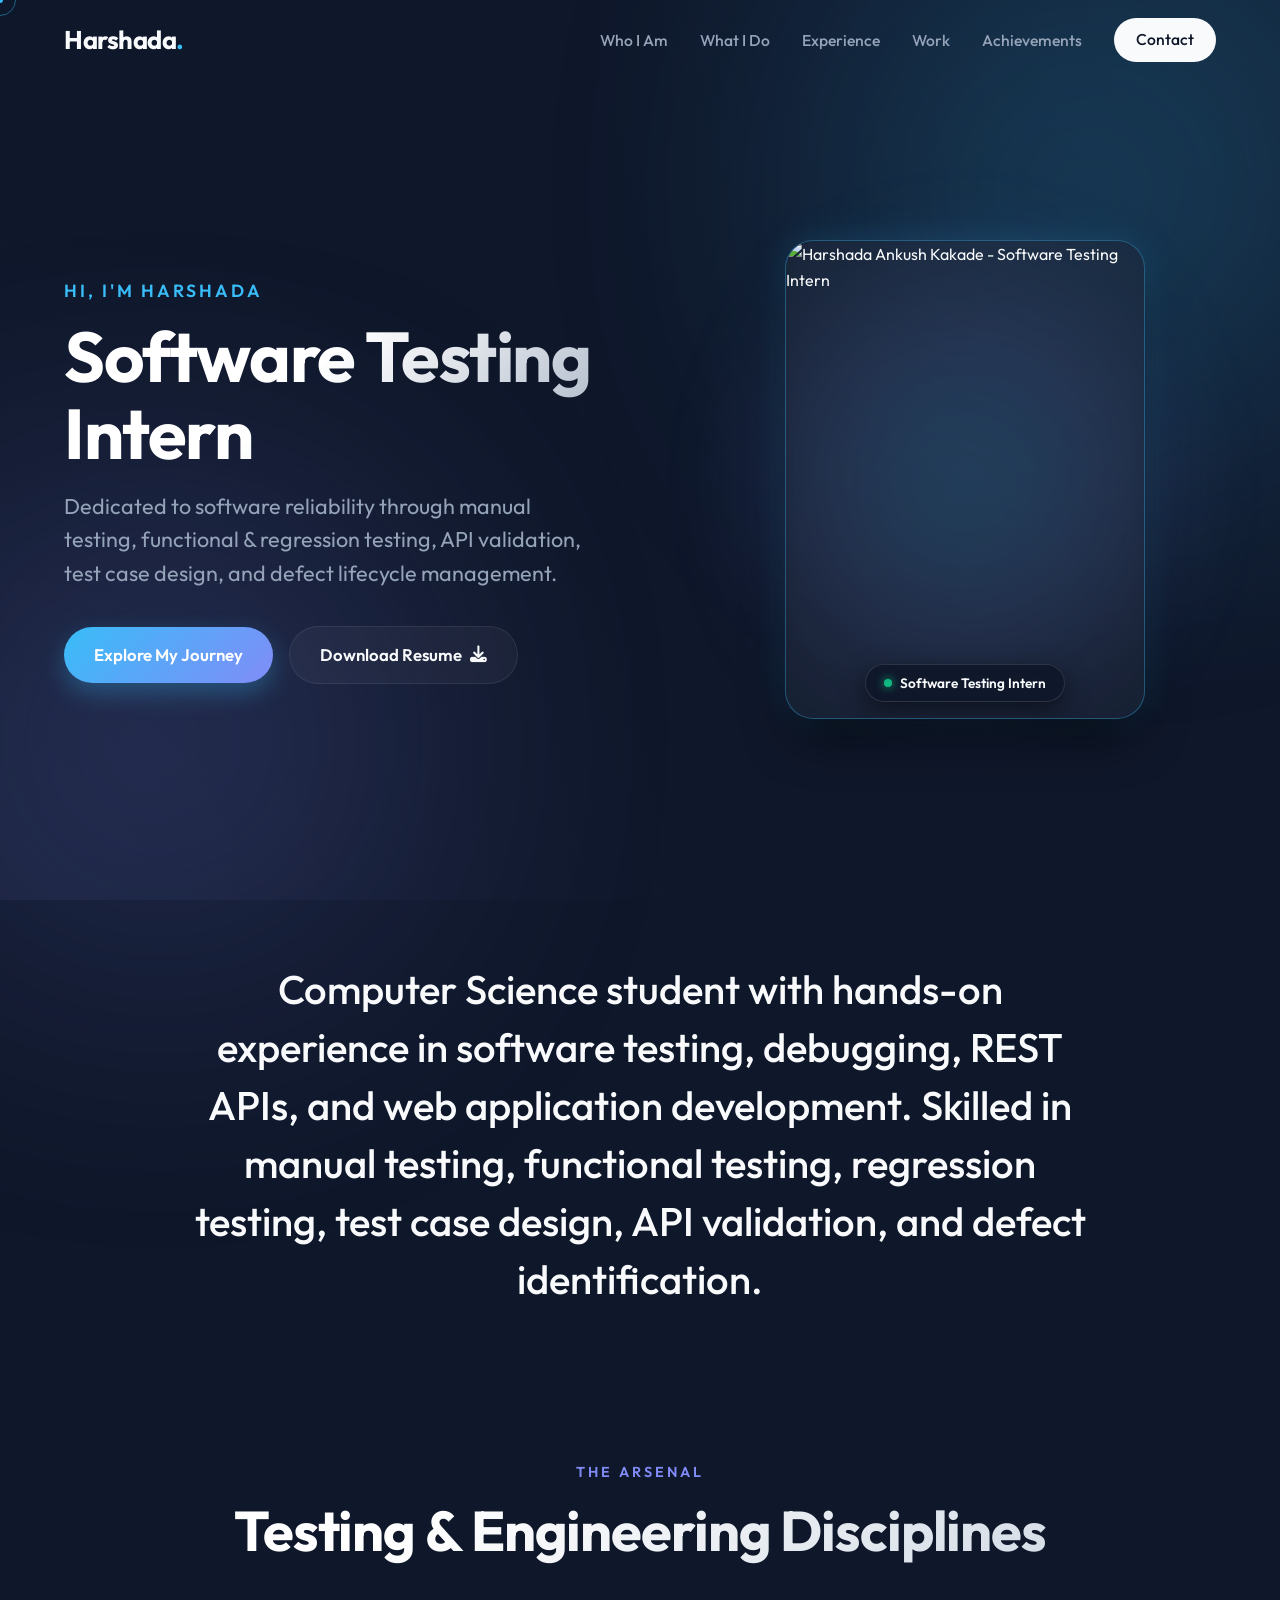
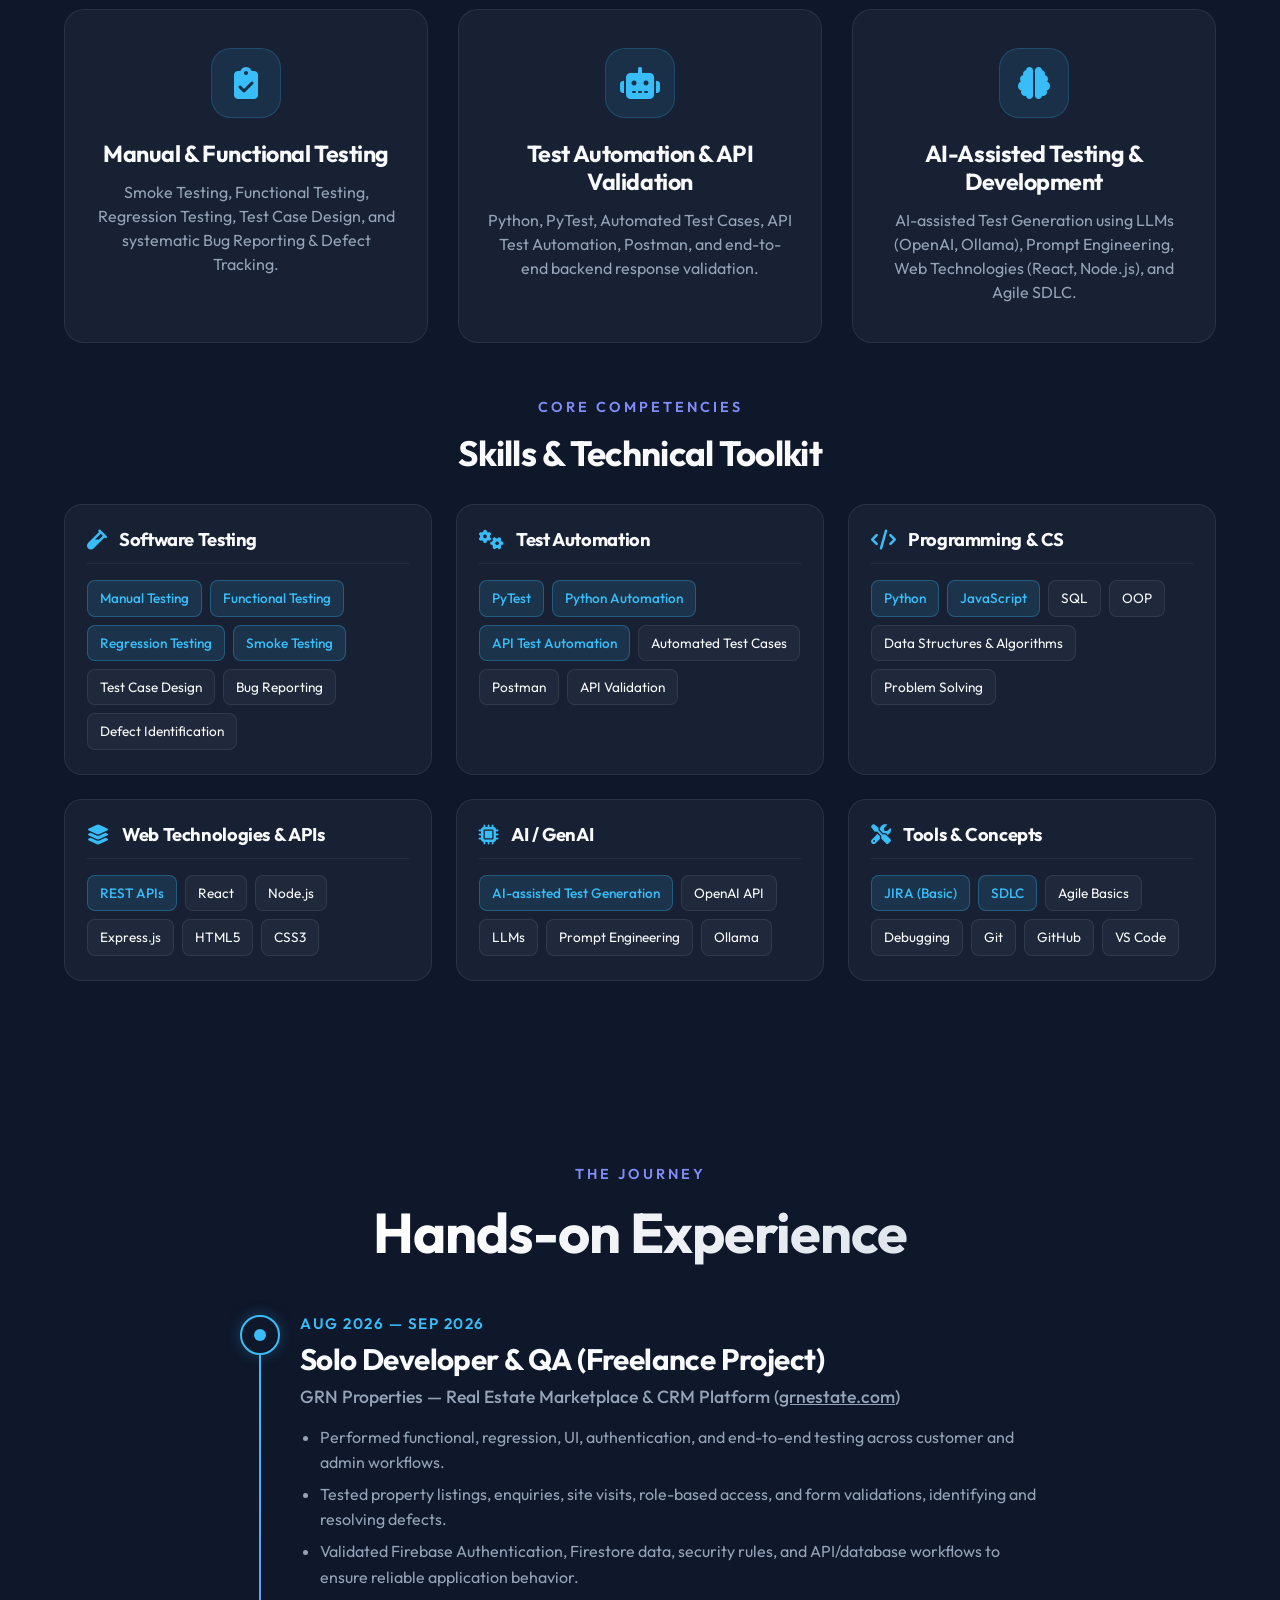
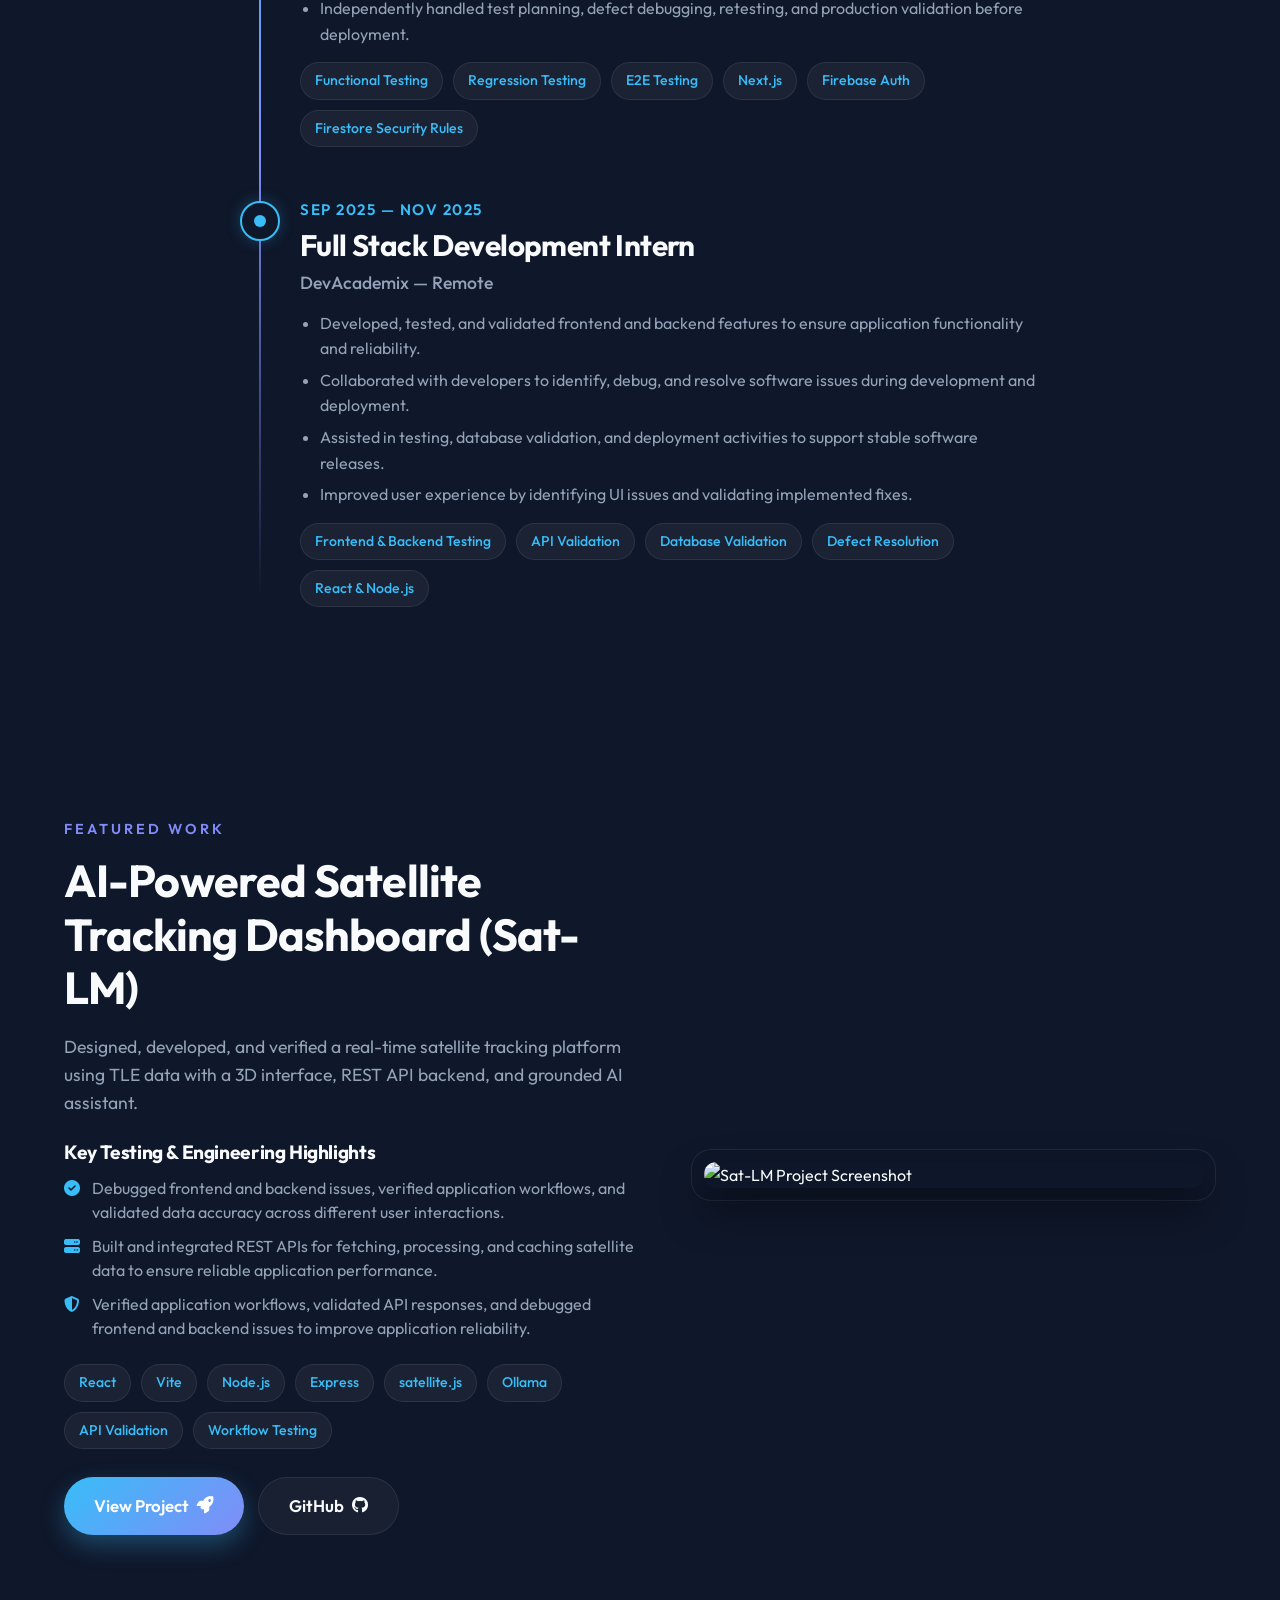
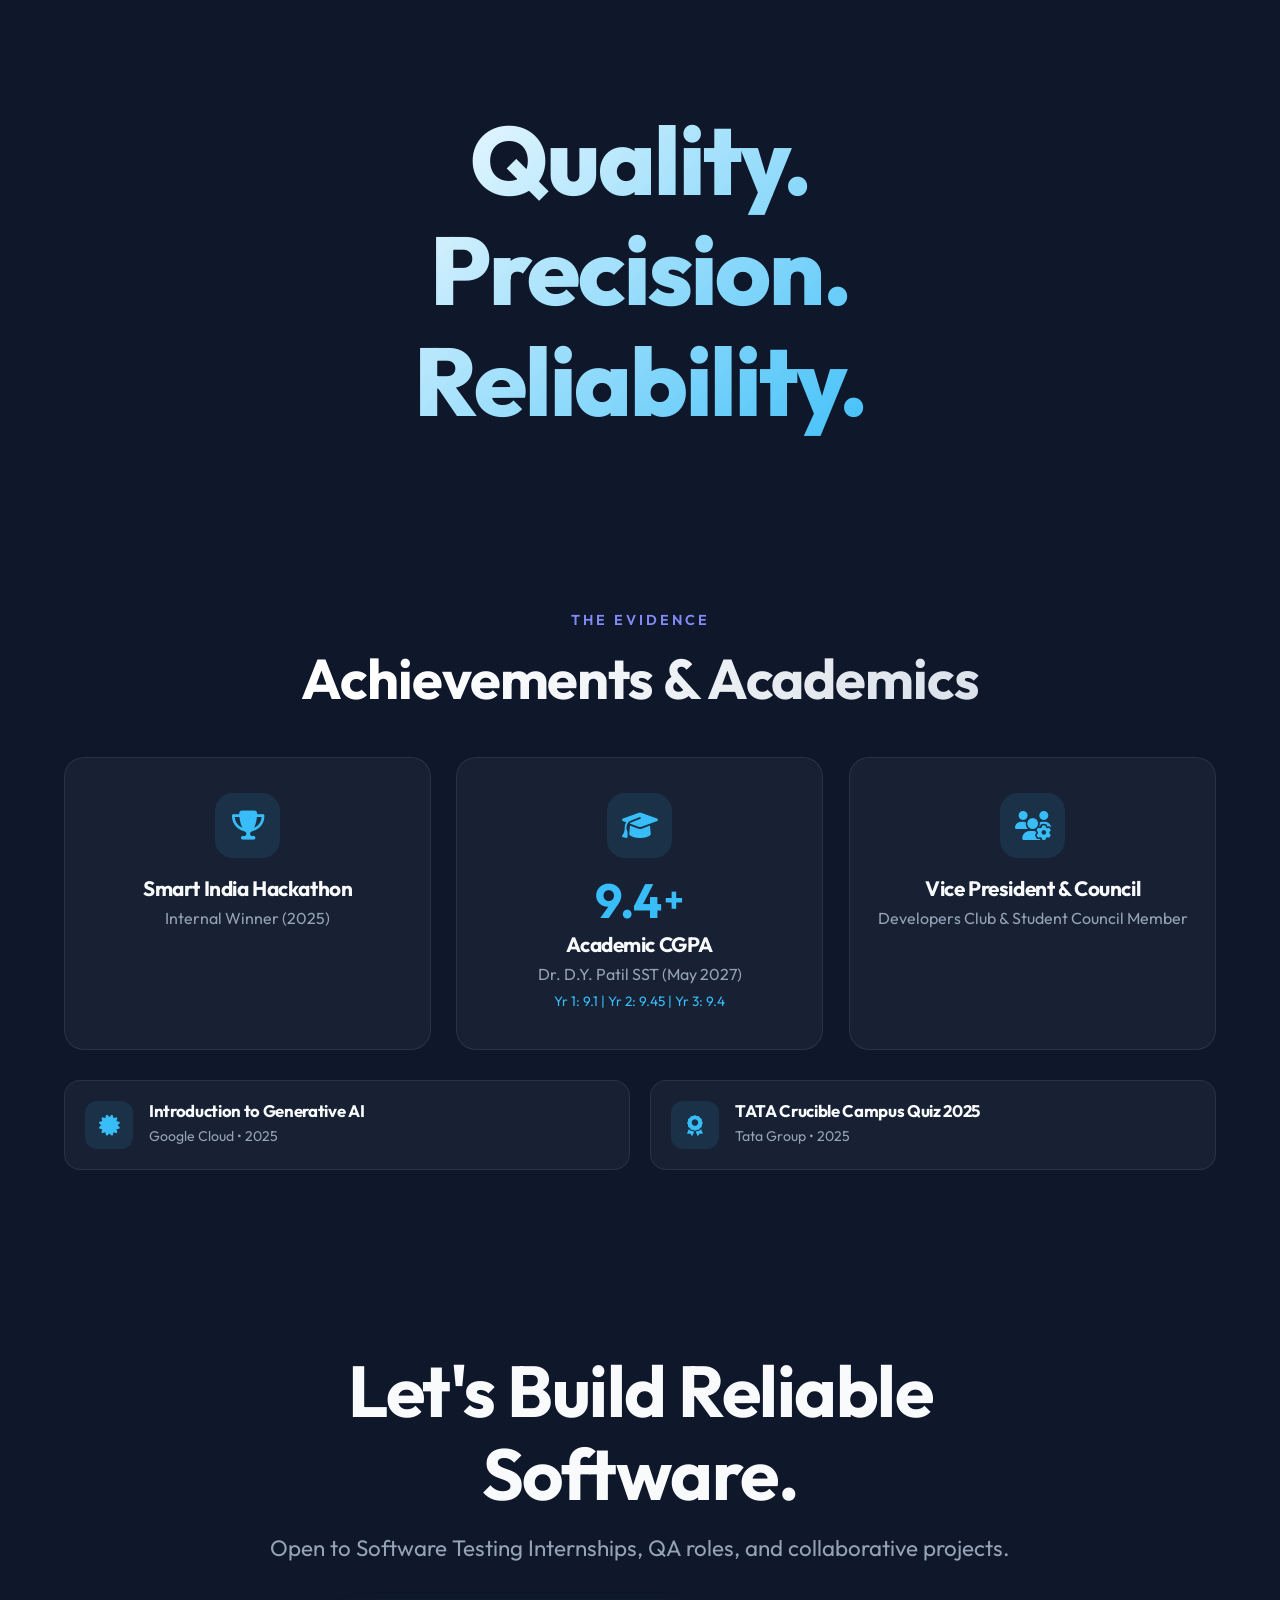
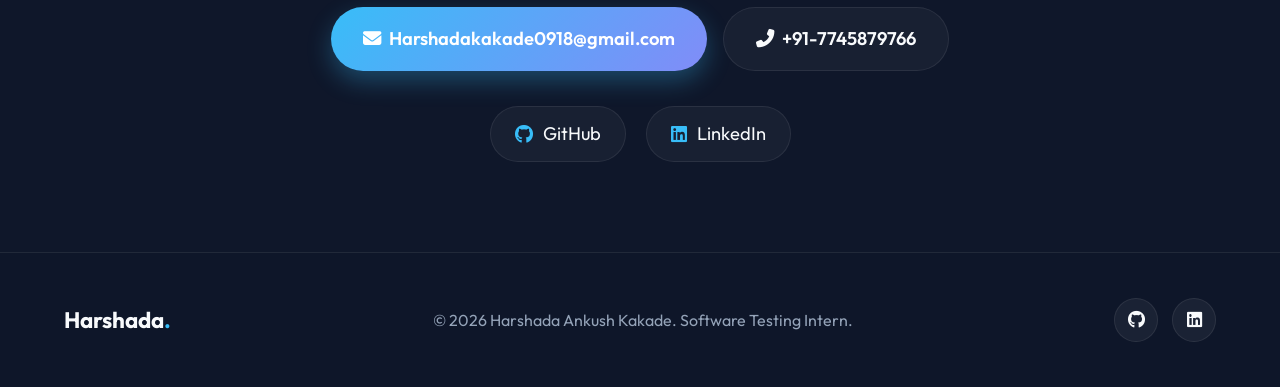
==== commit 414e56db: "Fix resume download path and ensure PDF is properly linked" ====
--- a/index.html
+++ b/index.html
@@ -55,7 +55,7 @@
                         management.</p>
                     <div class="hero-cta reveal-item">
                         <a href="#who-i-am" class="btn-primary">Explore My Journey</a>
-                        <a href="Harshada_Kakade_QA Resume" download="Harshada_Kakade_Resume.pdf" target="_blank"
+                        <a href="Harshada_Kakade_Resume.pdf" download="Harshada_Kakade_Resume.pdf" target="_blank"
                             class="btn-secondary">Download Resume <i class="fas fa-download"></i></a>
                     </div>
                 </div>
